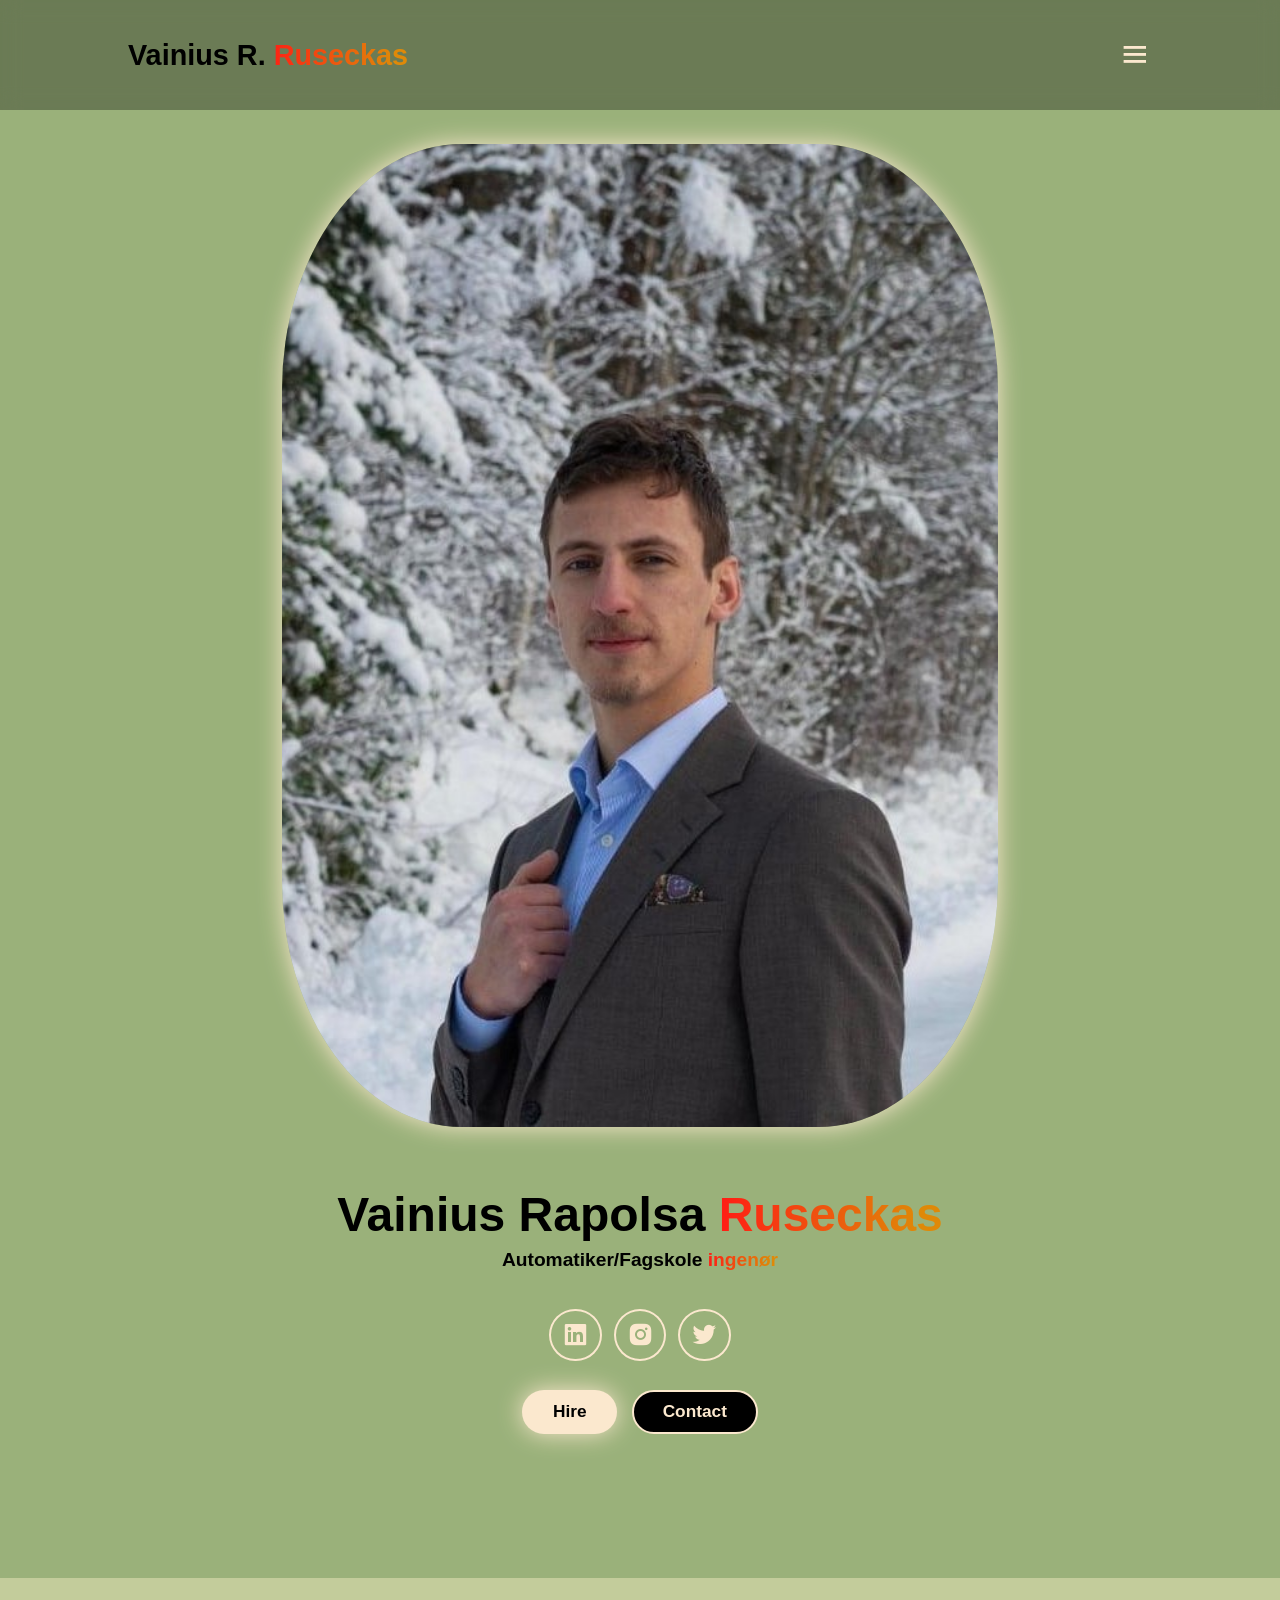
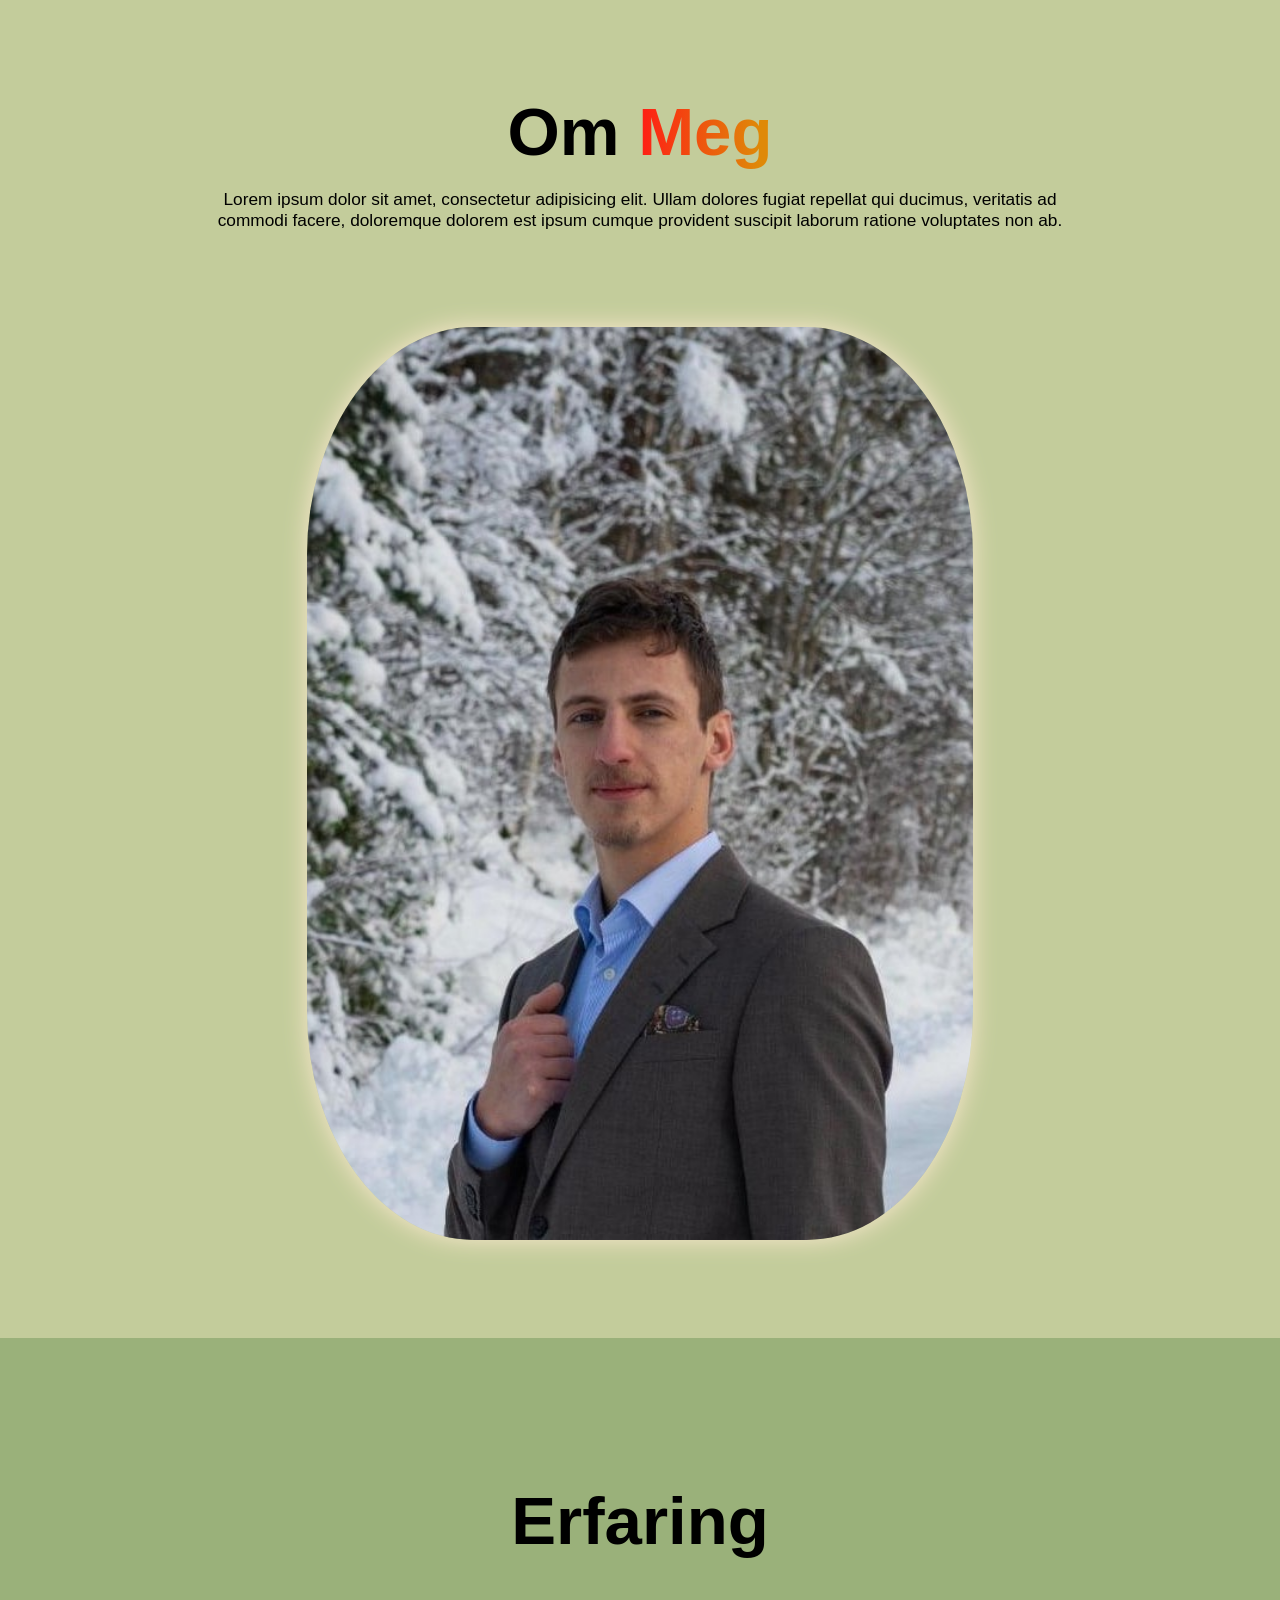
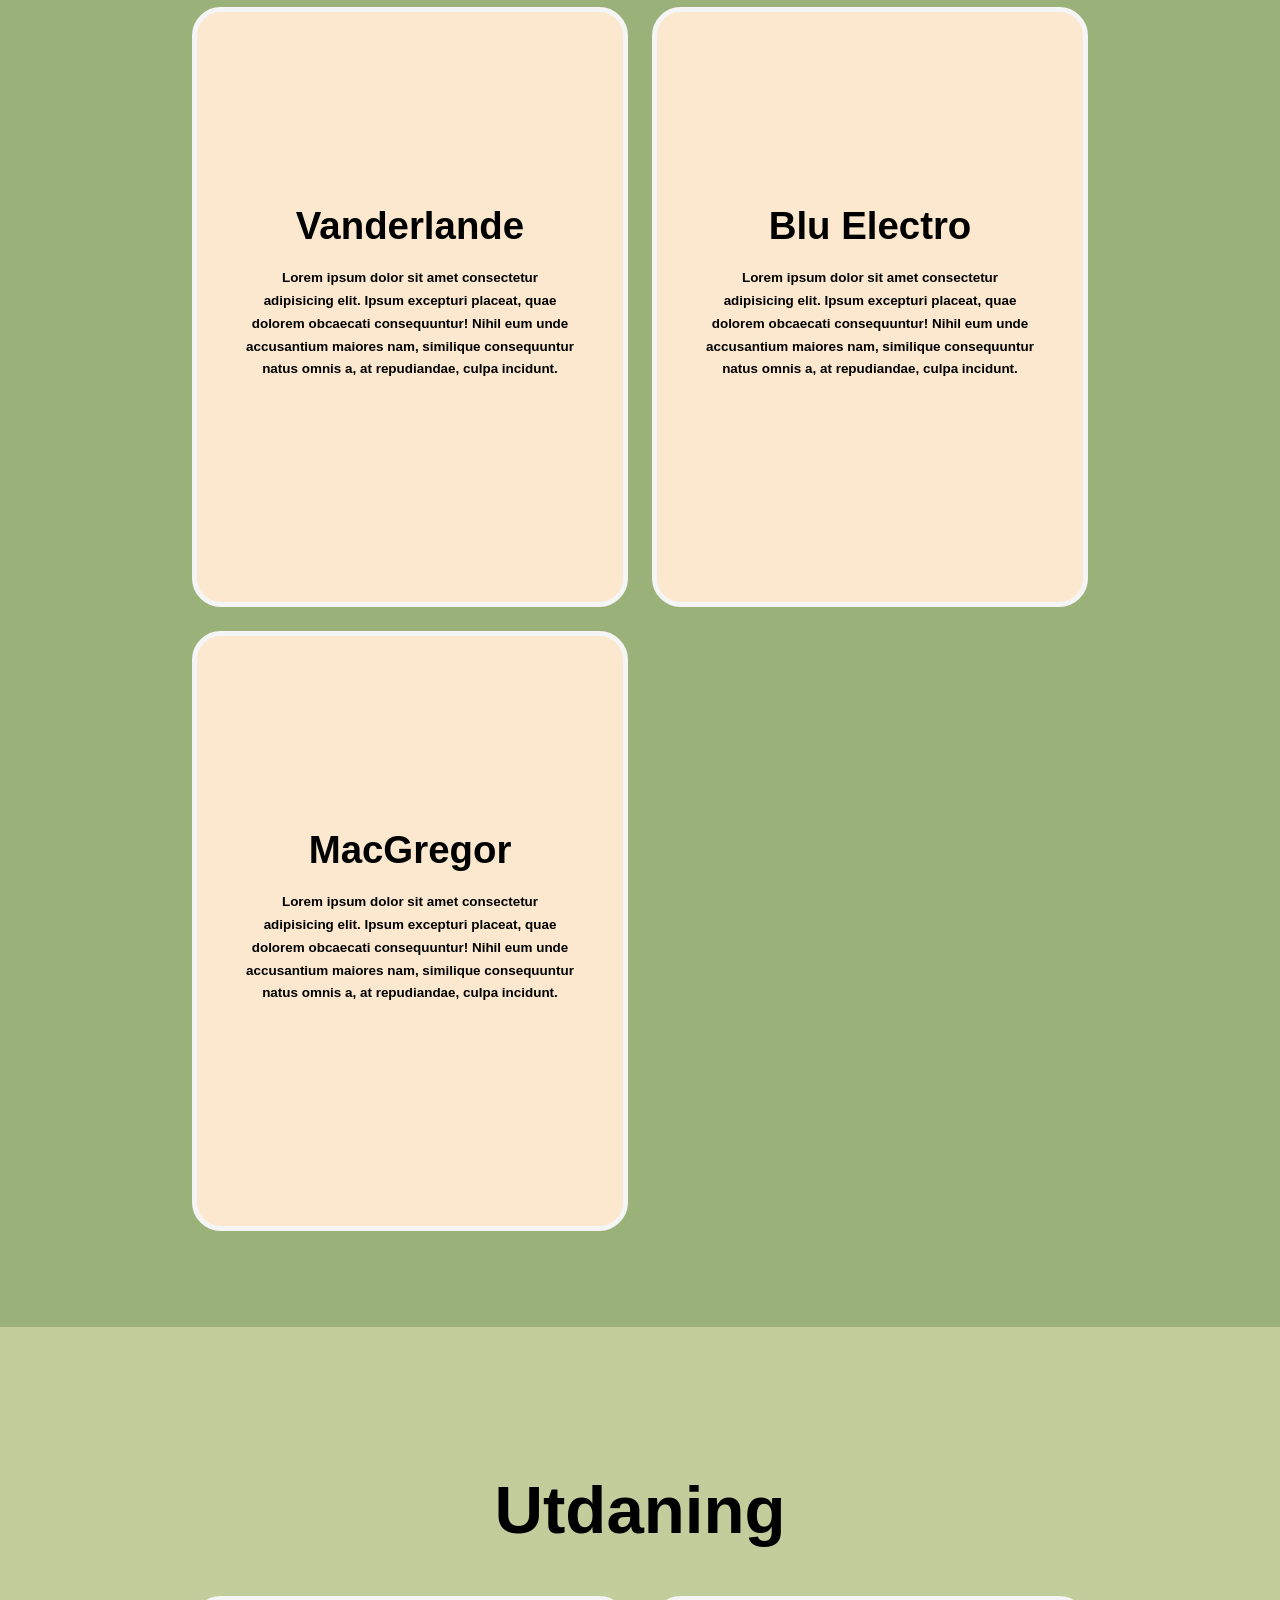
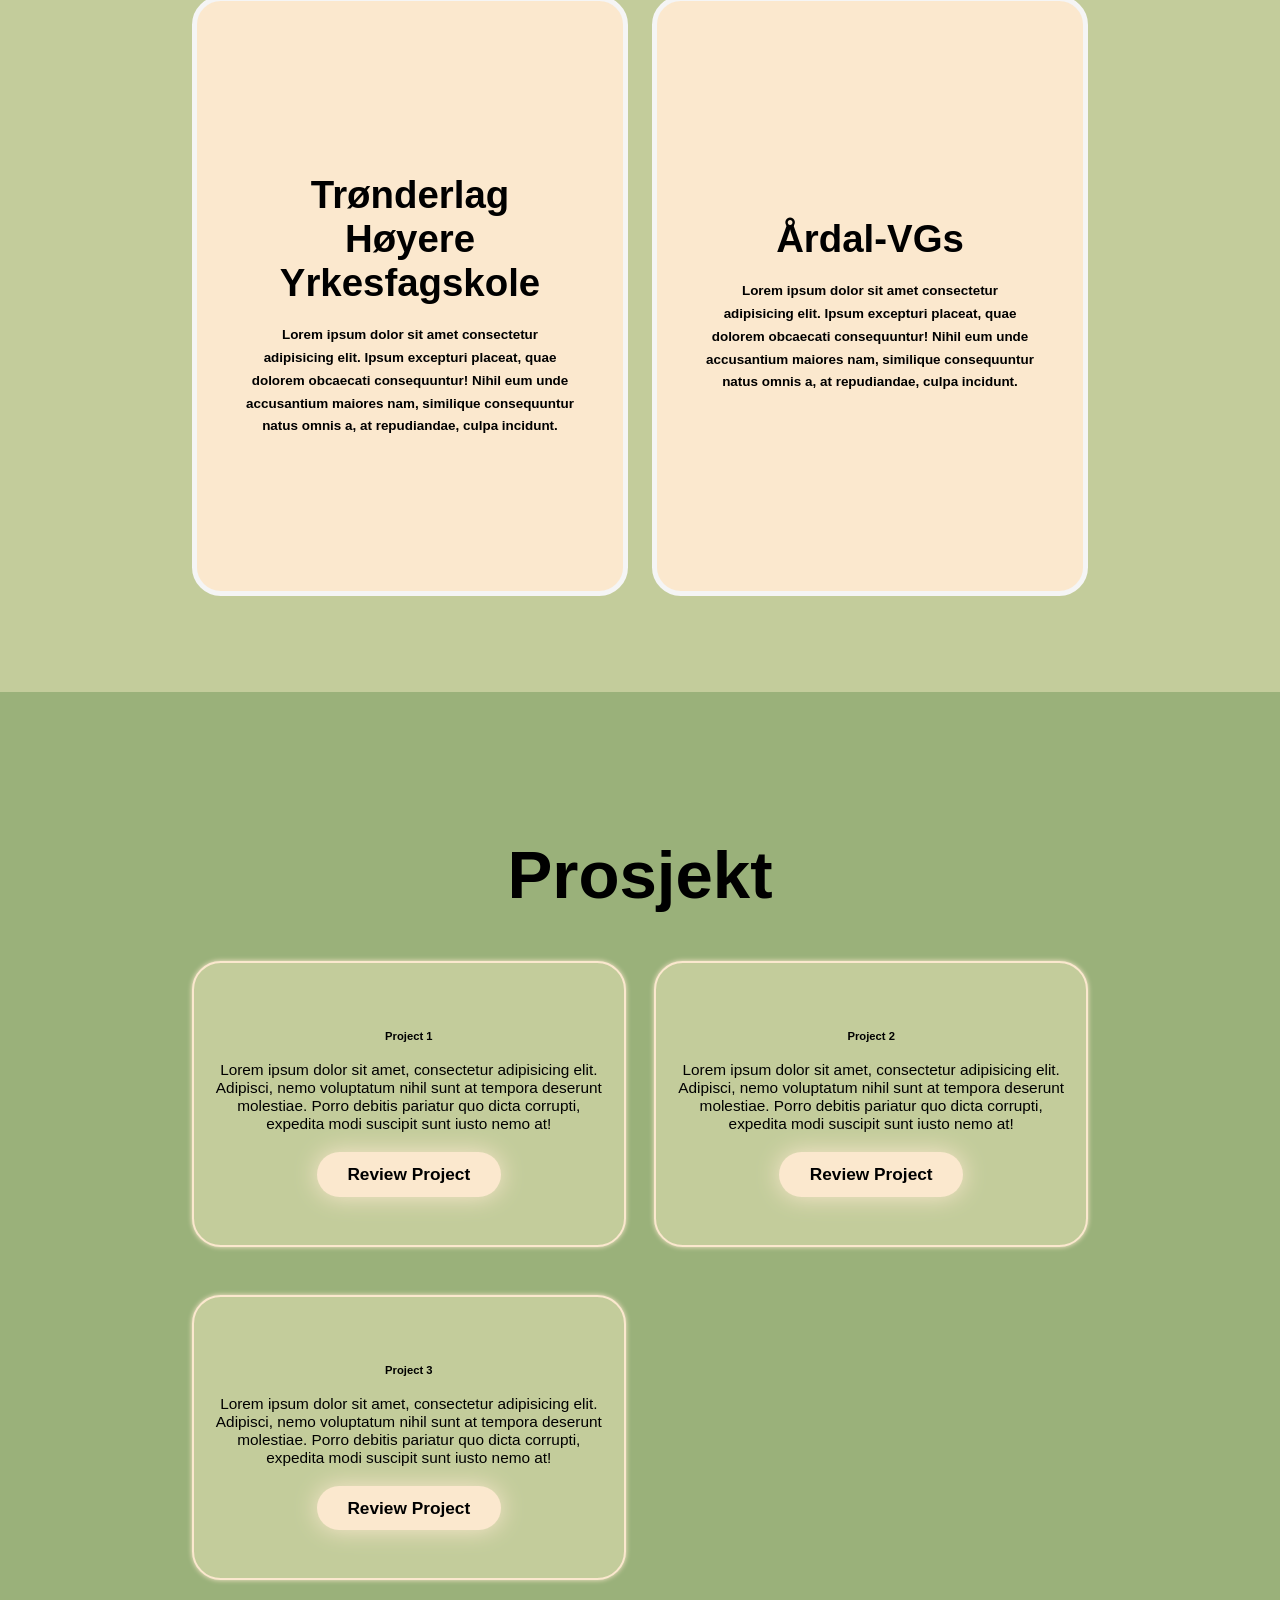
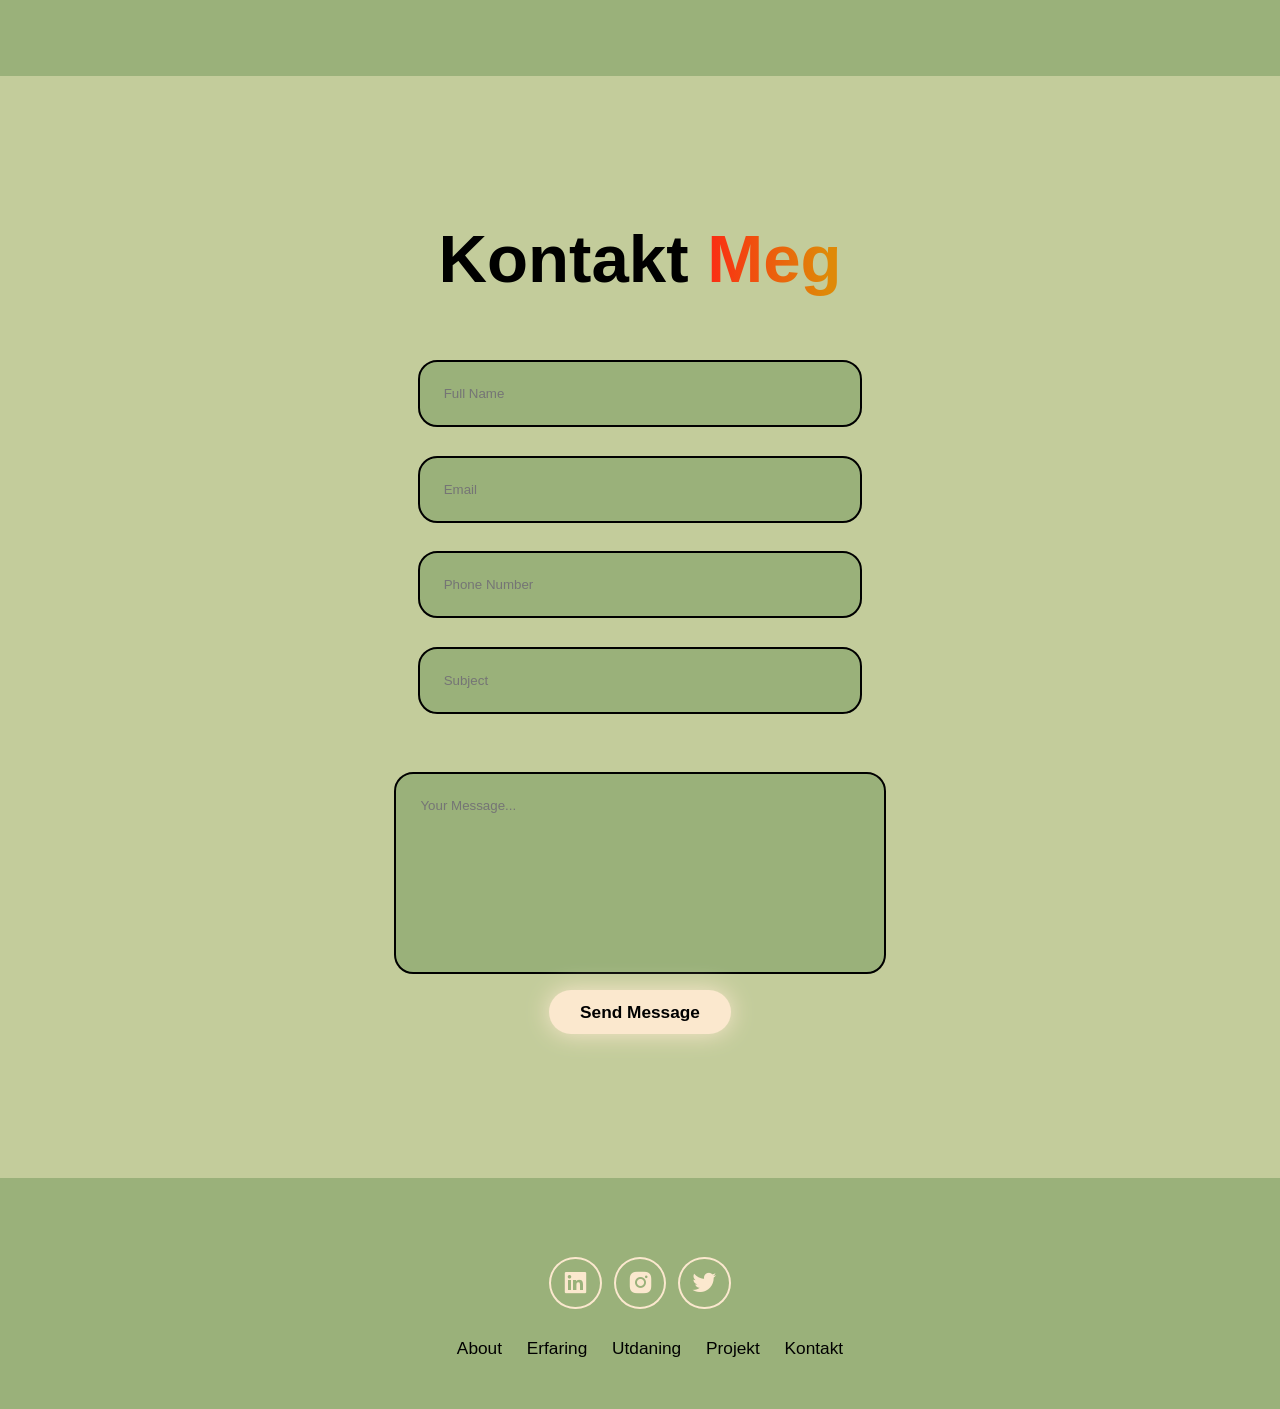
==== index.html @ 4b800021 "Rename Portfolio.html to index.html" ====
<!DOCTYPE html>
<html lang="en">

<head>
    <meta charset="UTF-8">
    <meta name="viewport" content="width=device-width, initial-scale=1.0">
    <link rel="stylesheet" href="mystyle.css">
    <link href='https://unpkg.com/boxicons@2.1.4/css/boxicons.min.css' rel='stylesheet'>
    <link rel="icon" type="image/x-icon" href="briefcase-solid-full.svg">
    <!-- <script src="script.js"></script> -->
    <title>My portfolio</title>
</head>
<body>
    <header class="header">
        <a href="#home" class="logo">Vainius R.<span> Ruseckas</span></a>
        <i class='bx bx-menu' id="menu-icon"></i>
        <nav class="navbar">
            <a href="#home">Hjem</a>
            <a href="#about">Om meg</a>
            <a href="#experience">Erfaring</a>
            <a href="#utdaning">Utdaning</a>
            <a href="#projects">Prosjekt</a>
        </nav>
        <button class="gradient-btn"><a href="#contact">Kontakt Meg</a></button>
    </header>
    <section class="home" id="home">
        <div class="home-content">
            <h1>Vainius Rapolsa <span>Ruseckas</span></h1>
            <h3>Automatiker/Fagskole <span>ingenør</span></h3>
                <div class="social-icons">
                    <a href="https://www.linkedin.com/in/vainius-ruseckas-94a5741b1/">
                        <i class='bx bxl-linkedin-square'></i>
                    </a>

                    <a href="https://www.instagram.com/_wainius/">
                        <i class='bx bxl-instagram-alt' ></i>
                    </a>

                    <a href="#">
                        <i class='bx bxl-twitter' ></i>
                    </a>
                </div>
                <div class="btn-group">
                    <a href="#" class="btn">Hire</a>
                    <a href="#contact" class="btn">Contact</a>
                </div>
        </div>
        <div class="home-img">
            <img src="Portfolio_img.jpg" alt="">
        </div>
    </section>
    <section class="about" id="about">
        <div class="about-img">
            <img src="Portfolio_img.jpg">
        </div>
        <div class="about-content">
            <h2>Om <span>Meg</span></h2>
            <p>Lorem ipsum dolor sit amet, consectetur adipisicing elit. Ullam dolores fugiat repellat qui ducimus, veritatis ad commodi facere, doloremque dolorem est ipsum cumque provident suscipit laborum ratione voluptates non ab.</p>
            <!-- <a href="#" class="btn">Read More</a> -->
        </div>
    </section>
    <section class="services" id="experience">
        <h2 class="heading">Erfaring</h2>
        <div class="service-container">
           <a href="TAL.html"><div class="service-box">
                <div class="service-info">
                    <h4>Vanderlande</h4>
                    <!-- <img src="Vanderlande_Logo.png"> -->
                    <p>Lorem ipsum dolor sit amet consectetur adipisicing elit. Ipsum excepturi placeat, quae dolorem obcaecati consequuntur! Nihil eum unde accusantium maiores nam, similique consequuntur natus omnis a, at repudiandae, culpa incidunt.</p>
                </div>
            </div></a>

            <a href="Blu.html"><div class="service-box">
                <div class="service-info">
                    <h4>Blu Electro</h4>
                    <!-- <img src="Blu-electro-logo.png" class="Blu"> -->
                    <p>Lorem ipsum dolor sit amet consectetur adipisicing elit. Ipsum excepturi placeat, quae dolorem obcaecati consequuntur! Nihil eum unde accusantium maiores nam, similique consequuntur natus omnis a, at repudiandae, culpa incidunt.</p>
                </div>
            </div></a>

            <a href="MacGregor.html"><div class="service-box">
                <div class="service-info">
                    <h4>MacGregor</h4>
                     <!-- <img src="MacGreagor_logo.png" alt=""> -->
                    <p>Lorem ipsum dolor sit amet consectetur adipisicing elit. Ipsum excepturi placeat, quae dolorem obcaecati consequuntur! Nihil eum unde accusantium maiores nam, similique consequuntur natus omnis a, at repudiandae, culpa incidunt.</p>
                </div> 
            </div></a>
        </div>
    </section>

    <section class="utdaning" id="utdaning">
        <h2 class="heading">Utdaning</h2>
        <div class="service-container">
           <a href="THYF.html"><div class="service-box">
                <div class="service-info">
                    <h4>Trønderlag Høyere Yrkesfagskole</h4>
                    <!-- <img src="Vanderlande_Logo.png"> -->
                    <p>Lorem ipsum dolor sit amet consectetur adipisicing elit. Ipsum excepturi placeat, quae dolorem obcaecati consequuntur! Nihil eum unde accusantium maiores nam, similique consequuntur natus omnis a, at repudiandae, culpa incidunt.</p>
                </div>
            </div></a>

            <a href="Årdal-vgs.html"><div class="service-box">
                <div class="service-info">
                    <h4>Årdal-VGs</h4>
                    <!-- <img src="Blu-electro-logo.png" class="Blu"> -->
                    <p>Lorem ipsum dolor sit amet consectetur adipisicing elit. Ipsum excepturi placeat, quae dolorem obcaecati consequuntur! Nihil eum unde accusantium maiores nam, similique consequuntur natus omnis a, at repudiandae, culpa incidunt.</p>
                </div>
            </div></a>
        </div>
    </section>

    <section class="projects" id="projects">
        <h2 class="heading">Prosjekt</h2>
        <div class="project-box">
            <div class="project-card">
                <img src="" alt="">
                <h3>Project 1</h3>
                <p>Lorem ipsum dolor sit amet, consectetur adipisicing elit. Adipisci, nemo voluptatum nihil sunt at tempora deserunt molestiae. Porro debitis pariatur quo dicta corrupti, expedita modi suscipit sunt iusto nemo at!</p>
                <div class="btn">Review Project</div>
            </div>

            <div class="project-card">
                <img src="" alt="">
                <h3>Project 2</h3>
                <p>Lorem ipsum dolor sit amet, consectetur adipisicing elit. Adipisci, nemo voluptatum nihil sunt at tempora deserunt molestiae. Porro debitis pariatur quo dicta corrupti, expedita modi suscipit sunt iusto nemo at!</p>
                <div class="btn">Review Project</div>
            </div>

            <div class="project-card">
                <img src="" alt="">
                <h3>Project 3</h3>
                <p>Lorem ipsum dolor sit amet, consectetur adipisicing elit. Adipisci, nemo voluptatum nihil sunt at tempora deserunt molestiae. Porro debitis pariatur quo dicta corrupti, expedita modi suscipit sunt iusto nemo at!</p>
                <div class="btn">Review Project</div>
            </div>
        </div>
    </section>

    <section class="contact" id="contact">
        <h2 class="heading">Kontakt<span> Meg</span></h2>
        <form action="https://formspree.io/f/xbdblrze" method="post">
            <div class="input-group">
                <div class="input-box">
                    <input type="text" name="Full Name" placeholder="Full Name" required>
                    <input type="email" name="Email" placeholder="Email" required>
                </div>

                <div class="input-box">
                    <input type="number" name="Phone" placeholder="Phone Number" required>
                    <input type="text" name="Subject" placeholder="Subject" required>
                </div>
            </div>

            <div class="input-group-2">
                <textarea name="Message" id="" placeholder="Your Message..." cols="30" rows="10"></textarea>
                <input type="submit" value="Send Message" class="btn">
            </div>
        </form>
    </section>
    <footer class="footer">
        <div class="social-icons">
                    <a href="https://www.linkedin.com/in/vainius-ruseckas-94a5741b1/">
                        <i class='bx bxl-linkedin-square'></i>
                    </a>

                    <a href="https://www.instagram.com/_wainius/">
                        <i class='bx bxl-instagram-alt' ></i>
                    </a>

                    <a href="#">
                        <i class='bx bxl-twitter' ></i>
                    </a>
                </div>

                <ul class="list">
                    <li><a href="#about">About</a></li>
                    <li><a href="#experience">Erfaring</a></li>
                    <li><a href="#utdaning">Utdaning</a></li>
                    <li><a href="#projects">Projekt</a></li>
                    <li><a href="#contact">Kontakt</a></li>
                </ul>
    </footer>
</body>
</html>
---- mystyle.css ----
*{
    margin: 0;
    padding: 0;
    box-sizing: border-box;
    text-decoration: none;
    scroll-behavior: smooth;
    font-family:Arial, Helvetica, sans-serif;
}
:root{
    --bg-color: #9ab17a;
    --second-bg-color: #c3cc9b;
    --text-color: black;
    --main-color: #fbe8ce;
    --second-text-color: black;
}
html{
    font-size: 60%;
    overflow-x: hidden;
}

body{
    background: var(--bg-color);
    color: var(--text-color);
}
.header{
    position: fixed;
    width: 100%;
    top: 0;
    left: 0;
    padding: 4rem 10%;
    background: rgba(0,0,0,0.3);
    backdrop-filter: blur(10px);
    display: flex;
    justify-content: space-between;
    align-items: center;
    z-index: 1000;
}
#menu-icon{
    font-size: 3.5rem;
    color: var(--main-color);
    display: none;
}
.logo{
    font-size:3rem;
    color: var(--text-color);
    font-weight: 800;
    cursor: pointer;
    transition: 0.3 ease-in-out;
}
.logo:hover{
    transform: scale(1.1);
}

span{
    background: linear-gradient(270deg,#DF8908 10%, #ff1d15 100%);
    background-clip: text;
    color: transparent;
}
.navbar a{
    font-size: 1.8rem;
    color: var(--text-color);
    margin-left: 4rem;
    font-weight: 500;
    transition: 0.3 ease-in-out;
    border-bottom: 3px solid transparent;
}

.navbar a:hover{
    color: var(--main-color);
    border-bottom: 3px solid var(--main-color);
}
.gradient-btn{
    font-size:1.8rem;
    padding: 1rem 2rem;
    border-radius: 3rem;
    background: linear-gradient(270deg,#DF8908 10%, #ff1d15 100%);
    letter-spacing: 1px;
    cursor: pointer;
    transition: 0.3s ease-in-out;
    color: white;
    border: none;
    text-wrap: nowrap;
    /* text-decoration: none; */
}
.gradient-btn:hover{
    transform: scale(1.05);
}
section{
    min-height: 100vh;
    padding: 10rem 15%;
}
.home{
    display: flex;
    align-items: center;
    justify-content: center;
    gap: 15rem;
}
.home-content{
    display: flex;
    flex-direction: column;
    align-items: flex-end;
    text-align: right;
}
.home-content h1{
    font-size: 5rem;
    font-weight: 700;
    margin-top: 1.5rem;
    line-height: 1;  
} 
.home-content h3{
    margin:1rem 0;
    font-size: 2rem;
}

.home-content p{
    font-size: 1.5rem;
    font-weight: 500;
    line-height: 1.8;
}

a{
    color:var(--second-text-color);
}

.home-img img{
    width: 25vw;
    border-radius: 25%;
    box-shadow: 0 0 25px var(--main-color);
    transition: 0.4 ease-in-out;
}
.home-img img:hover{
    box-shadow: 0 0 25px var(--main-color), 
                0 0 50px var(--main-color), 
                0 0 100px var(--main-color);
}
.social-icons a{
    display: inline-flex;
    justify-content: center;
    align-items: center;
    font-size: 3rem;
    padding: 1rem;
    background: transparent;
    border: 2px solid var(--main-color);
    border-radius: 50%;
    color: var(--main-color);
    margin: 3rem 0.5rem;
    transition: 0.3s ease-in-out;
}
.social-icons a:hover{
    color: var(--text-color);
    background-color: var(--main-color);
    transform: scale(1.2) translateY(-5px);
    box-shadow: 0 0 25px var(--main-color);
}

.btn-group{
  display: flex;
  gap: 1.5rem;  
}
.btn{
    display: inline-block;
    padding: 1rem 3rem;
    background-color: var(--main-color);
    box-shadow: 0 0 25px var(--main-color);
    border-radius: 3rem;
    font-size: 1.8rem;
    color: black;
    border: 2px solid transparent;
    font-weight: 600;
    transition: 0.3s ease-in-out;
}
.btn:hover{
    transform: scale(1.05);
    box-shadow: 0 0 25px var(--main-color),
                0 0 50px var(--main-color); 
}

.btn-group a:nth-of-type(2){
    background-color: black;
    color: var(--main-color);
    border: 2px solid var(--main-color);
    box-shadow: 0 0 25px transparent;
}

.btn-group a:nth-of-type(2):hover{
    box-shadow: 0 0 25px var(--main-color);
    background-color: var(--main-color);
    color: black;
}
.about{
    display: flex;
    justify-content: center;
    align-items: center;
    gap: 10rem;
    background: var(--second-bg-color);
}
.about-img img{
    width: 25vw;
    border-radius: 25%;
    box-shadow: 0 0 25px var(--main-color);
    transition: 0.4s ease-in-out; 
}
.about-img img:hover{
    box-shadow: 0 0 25px var(--main-color), 
                0 0 50px var(--main-color), 
                0 0 100px var(--main-color);
}
.about-content h2{
    font-size: 7rem;
    text-align: left;
}
.about-content p{
    font-size: 1.8rem;
}
.about-content .btn{
    margin: 3rem 0;
}
::-webkit-scrollbar{
    width: 20px;
}
::-webkit-scrollbar-thumb{
    background-color: var(--main-color);
}
::-webkit-scrollbar-track{
    background-color: var(--bg-color);
}

.heading{
    text-align: center;
    font-size: 7rem;
    margin: 5rem 0;
}

.heading-MG{
    text-align: center;
    font-size: 5.5rem;
    margin: 5rem 0;
}
.services .date{
    font-size: 2.5rem;
    margin-bottom: 4rem;
}
.services p{
    font-size: 2rem;
    line-height: 1.8;
    margin-bottom: 5rem;
}

.services ul li{
    /* display: block; */
    font-size: 1.8rem;
    padding: 14px 16px;
    margin-left: 10rem;
    text-decoration: none;
    line-height: 1;
}

.services{
    background-color: var(--bg-color);
    color: var(--second-text-color);
}

.services h2{
    color: var(--text-color);
}

.service-container{
    display: grid;
    grid-template-columns: repeat(auto-fit, minmax(300px, 1fr));
    align-items: center;
    gap: 2.5rem; 
}

.service-box{
    display: flex;
    justify-content: center;
    align-items: center;
    background-color: var(--main-color);
    height: 600px;
    border-radius: 3rem;
    cursor: pointer;
    border: 5px solid whitesmoke;
    transition: 0.4s ease-in-out;
}
.service-box:hover{
    background: var(--second-bg-color);
    color: var(--main-color);
    border: 5px solid var(--main-color);
    transform: scale(1.03);
}

.service-info{
    display: flex;
    flex-direction: column;
    text-align: center;
    justify-content: center;
    align-items: center;
    padding: 5rem;
}
.service-info h4{
    font-size: 4rem;
    margin: 2rem 0;
    font-weight: 800;
}
.service-info p{
    font-size: 1.4rem;
    font-weight: 600;
    line-height: 1.7;
}

.utdaning{
    background-color: var(--second-bg-color);
}

.projects{
    background-color: var(--bg-color);
}
.project-box{
    display: grid;
    grid-template-columns: repeat(auto-fit, minmax(350px, 1fr));
    place-items: center;
    gap: 3rem;
    row-gap: 5rem;
}
.project-card{
    display: flex;
    flex-direction: column;
    align-items: center;
    justify-content: center;
    text-align: center;
    background-color: var(--second-bg-color);
    border: 2px solid var(--main-color);
    border-radius: 3rem;
    gap: 2rem;
    padding: 5rem 2rem;
    overflow: hidden;
    cursor: pointer;
    box-shadow: 0 0 5px var(--main-color);
    transition: 0.3s ease;
}
.project-card:hover{
    box-shadow: 0 0 25px var(--main-color),
                0 0 50px var(--main-color);
    transform: scale(1.02);  
}
.project-card img{
    max-width: 300px;
    border-radius: 2em;
    object-fit: cover;
}
.project-card p{
    font-size: 1.6rem;
}

.contact{
    background-color: var(--second-bg-color);
}
.contact h2{
    margin-bottom: 3rem;
    color: var(--second-text-color);
}
.contact form{
    display: flex;
    align-items: center;
    justify-content: center;
    gap: 3rem;
    margin: 5rem 0;
    text-align: center;
}
.contact form .input-box input,
.contact form textarea{
    width: 100%;
    padding: 2.5rem;
    background-color: var(--bg-color);
    border-radius: 2rem;
    border: 2px solid var(--second-text-color);
    margin: 1.5rem 0;
    resize: none;
}

.footer{
    background-color: var(--bg-color);
    padding: 50px 0;
}
.footer .social-icons{
    text-align: center;
    /* font-size: 1.8rem; */
}
.footer ul{
        text-align: center;
        font-size: 1.8rem; 
}
.footer ul li{
    display: inline-block;
    margin-left: 20px;
}
.footer ul li a{
    color: black;
    border-bottom: 3px solid transparent;
    transition: 0.3s ease-in-out;
}
.footer ul li a:hover{
    border-bottom: 3px solid var(--main-color);
}

@media(max-width: 1285px){ /*1285px*/
    #menu-icon{
        display: block;
    }
    .navbar{
        position: absolute;
        top: 100%;
        right: 0;
        width: 50%;
        padding: 1rem 3rem;
        background: rgba(0, 0, 0, 0.8);
        border-bottom-left-radius: 2rem;
        border-left: 2px solid var(--main-color);
        border-bottom: 2px solid var(--main-color);
        display: none;
    }
    .navbar a{
        display: block;
        font-size: 2rem;
        margin: 3rem 0;
        color: var(--text-color)
    }
    .navbar .active{
        display: block;
    }
    .gradient-btn{
        display: none;
    }
    .home{
        flex-direction: column-reverse;
        margin: 5rem 0;
        gap: 5rem;
    }
    .home-content{
        align-items: center;
        text-align: center;
    }
    .home-img img{
        width: 56vw;
    }
    .about{
        flex-direction: column-reverse;
        text-align: center;
    }
    .about h2{
        text-align: center;
        margin:2rem 0;
    }
    .about img{
        width: 52vw;
    }
    .contact form{
        flex-direction: column;
    }
}
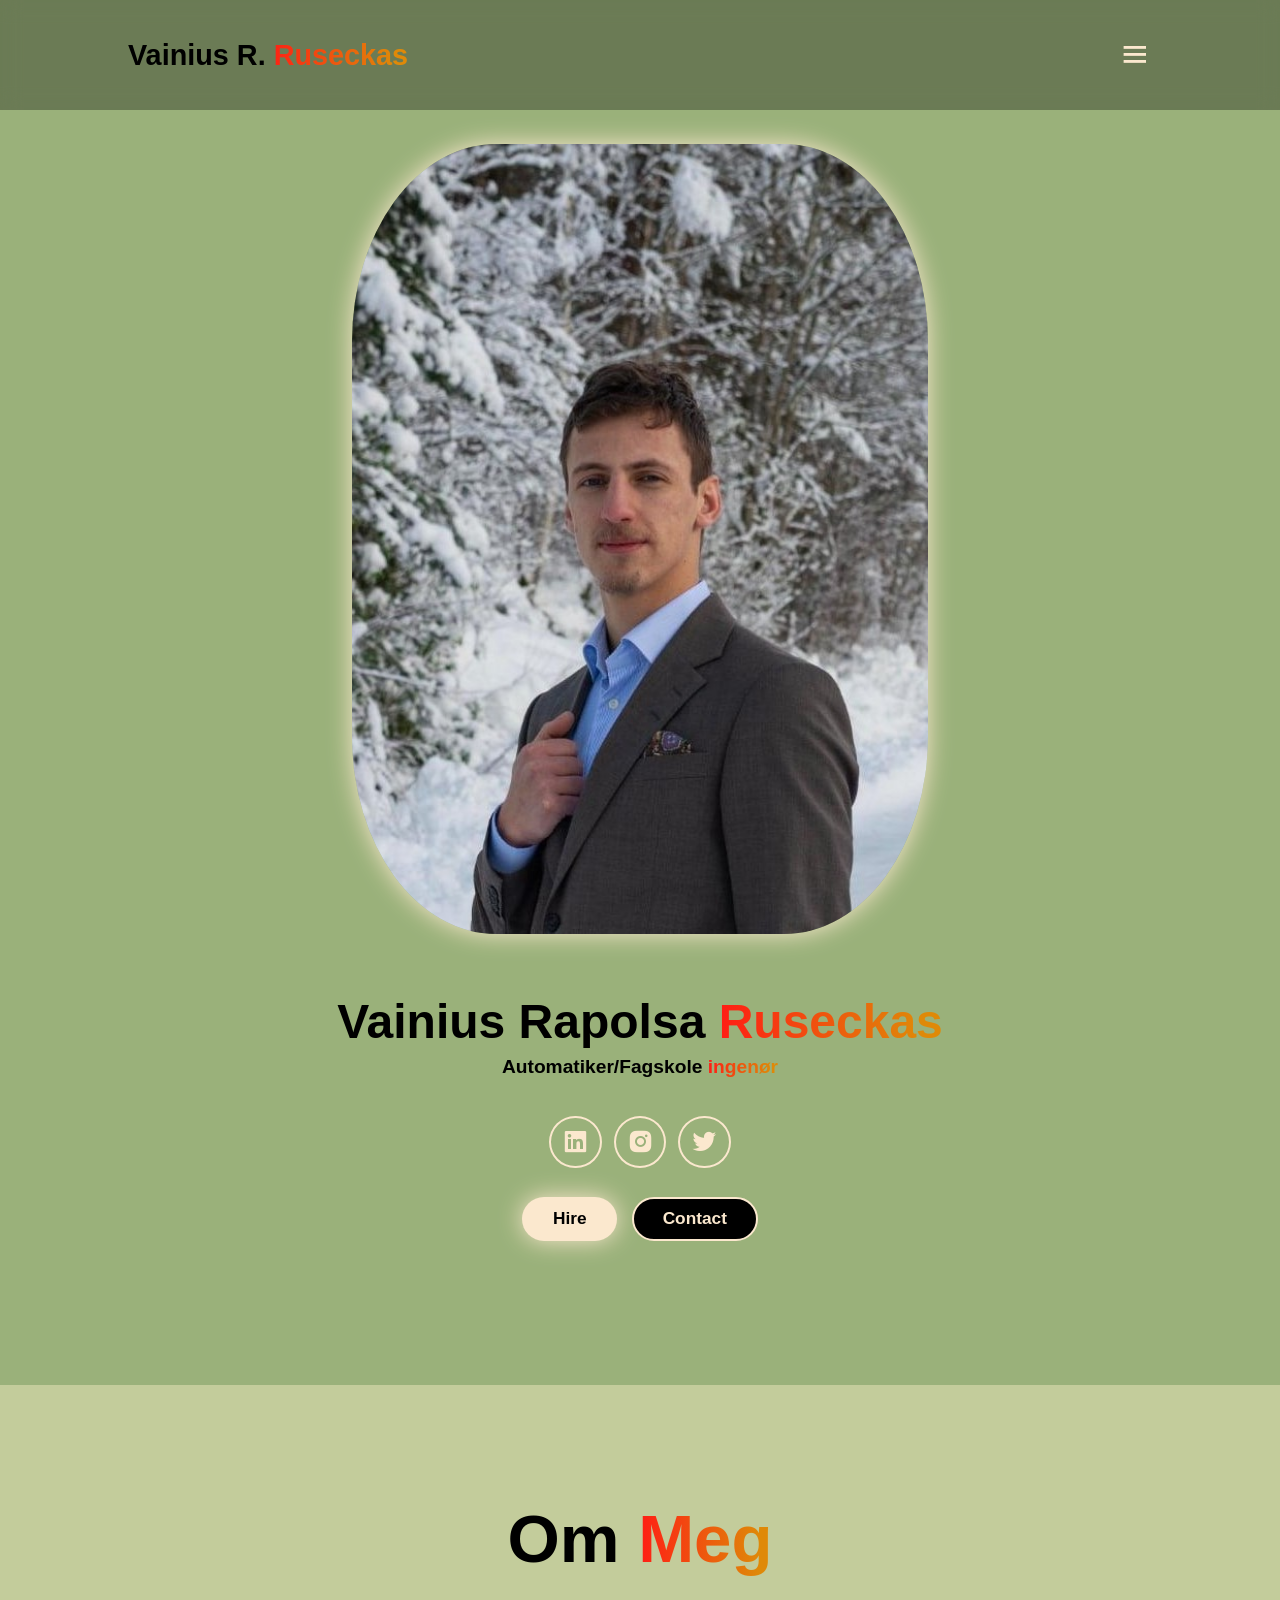
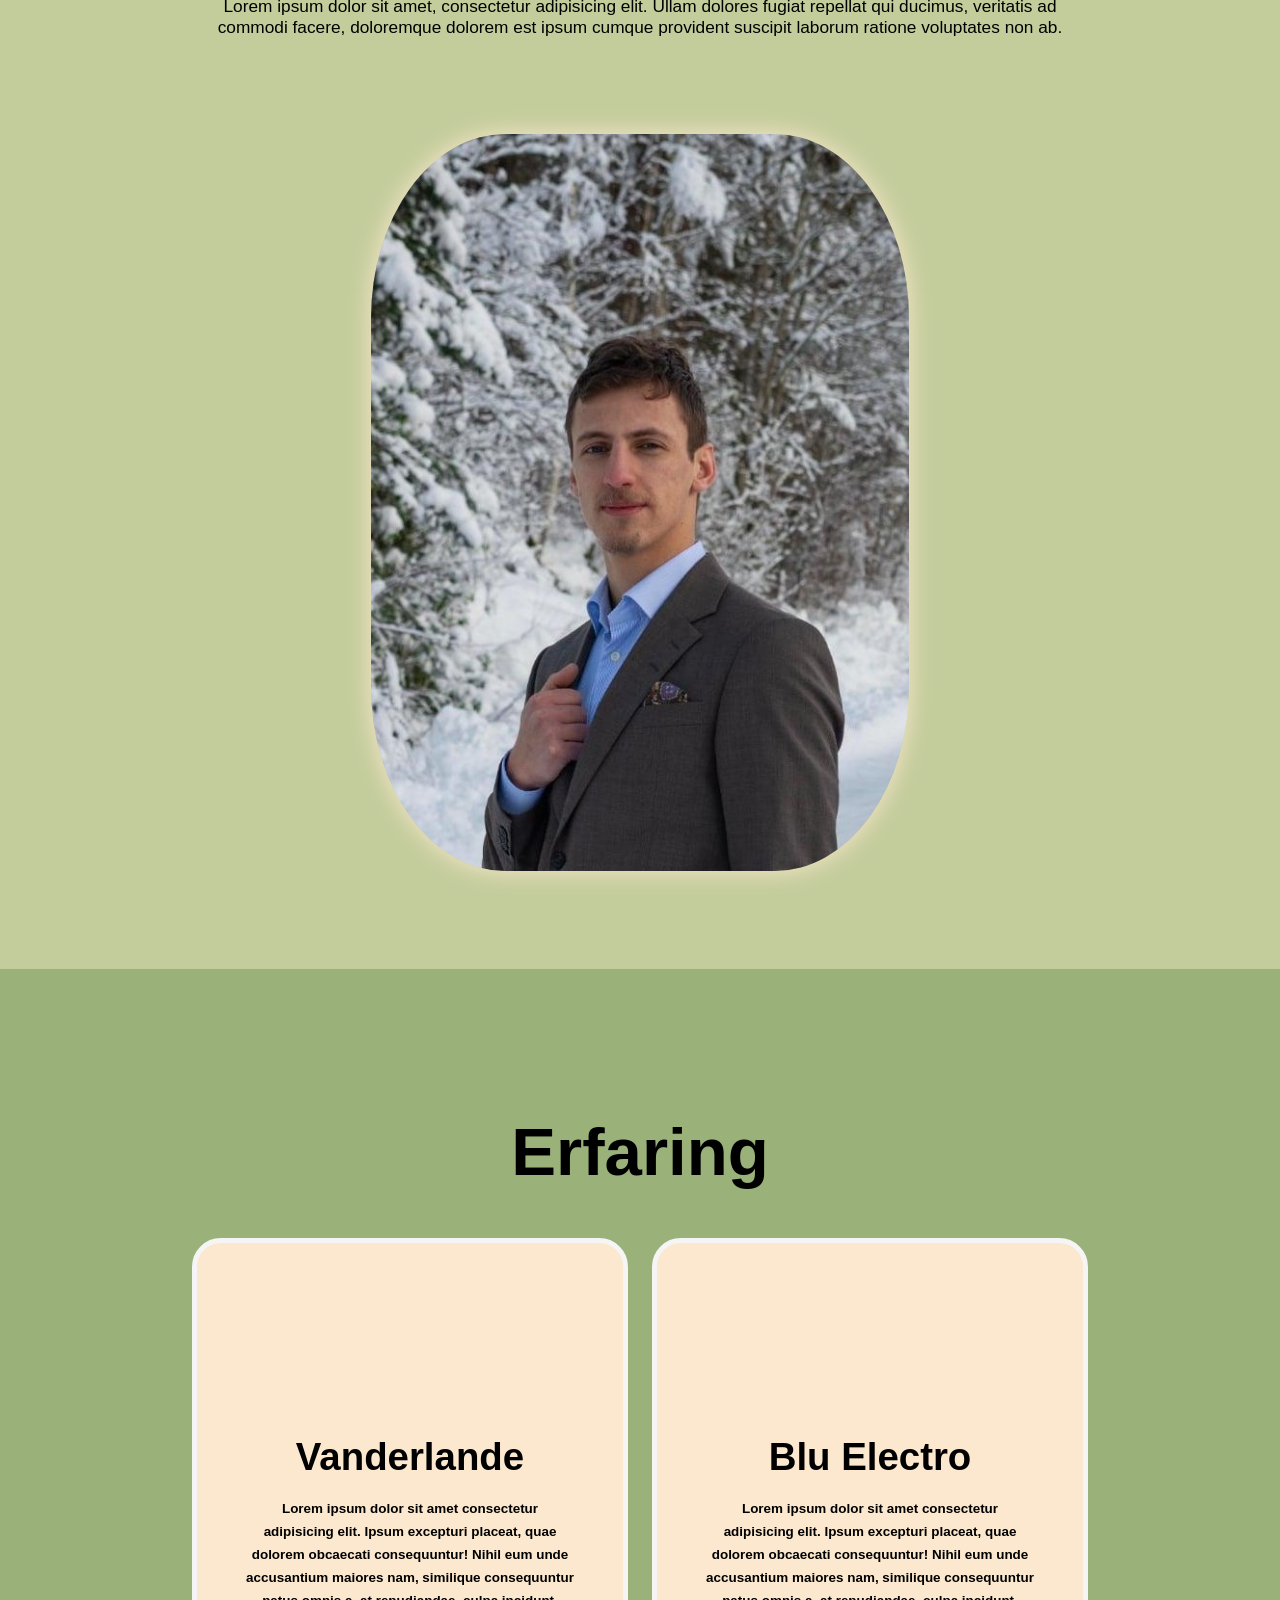
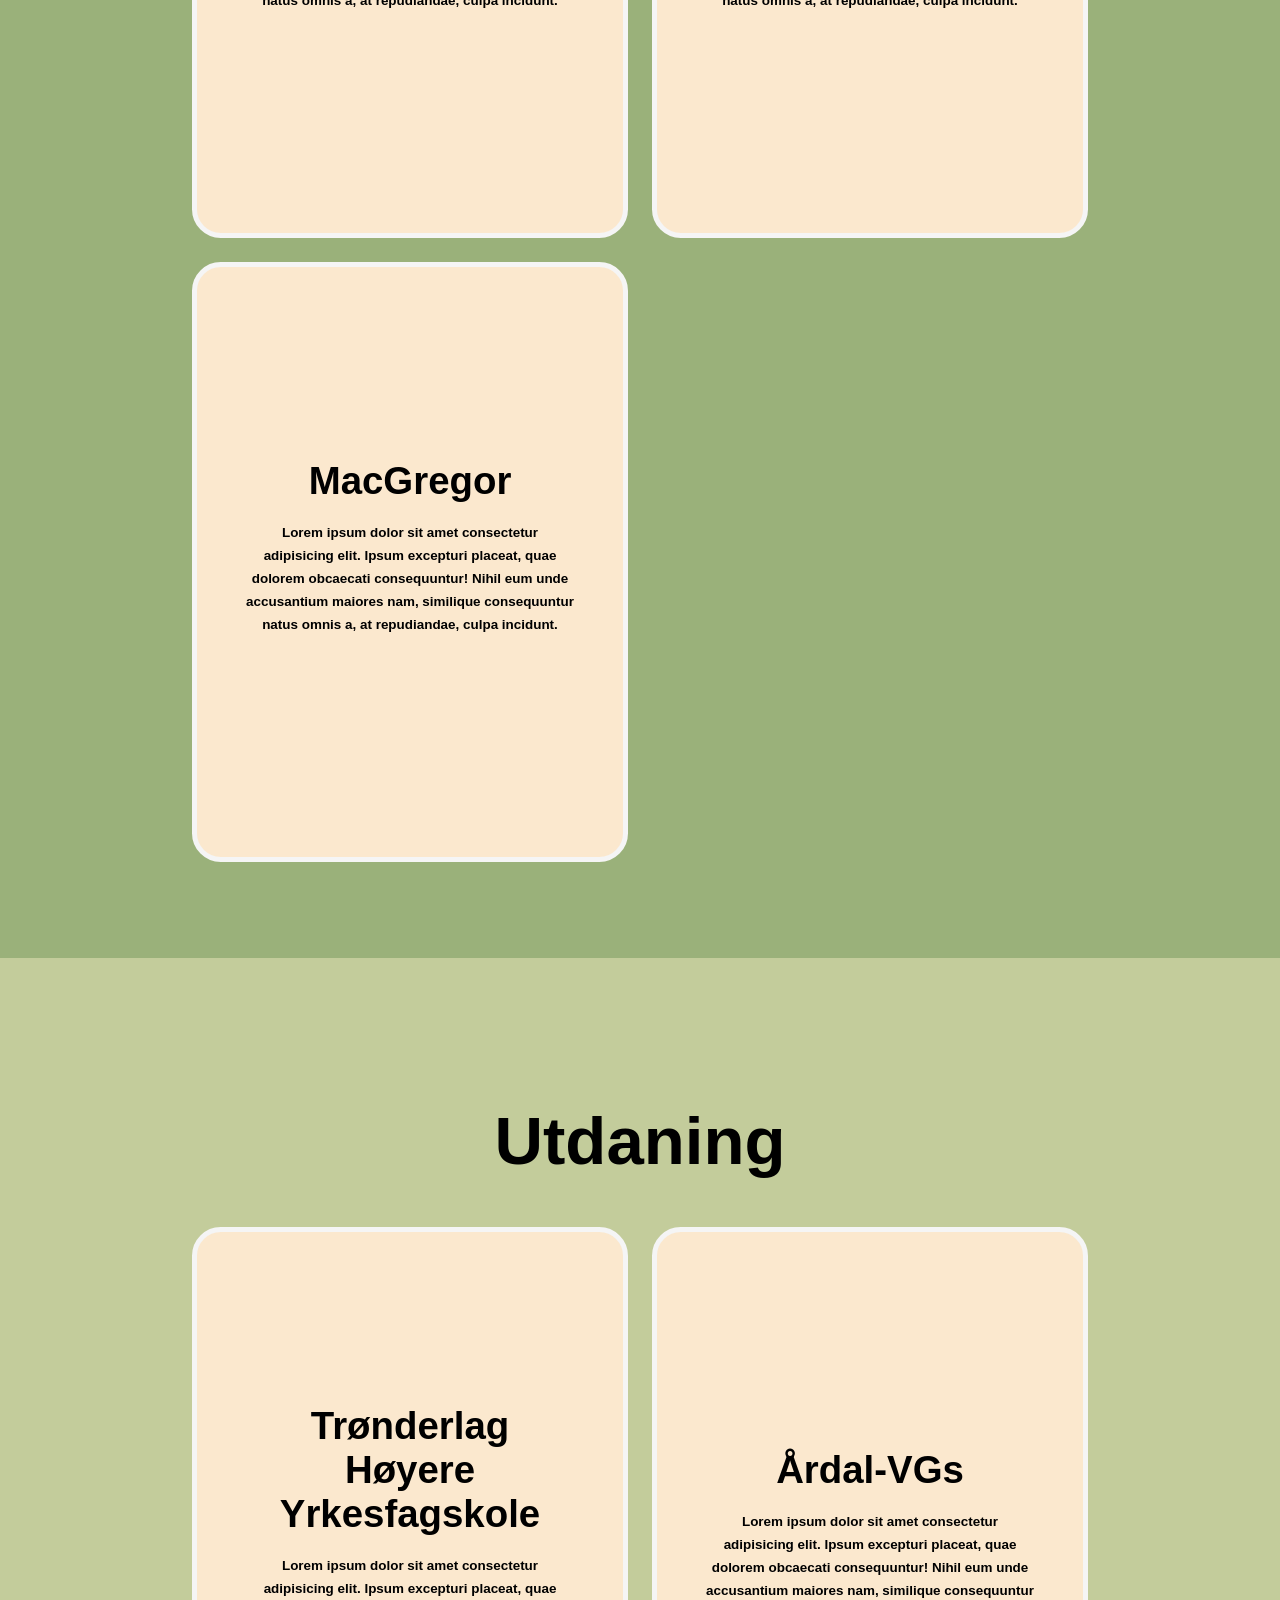
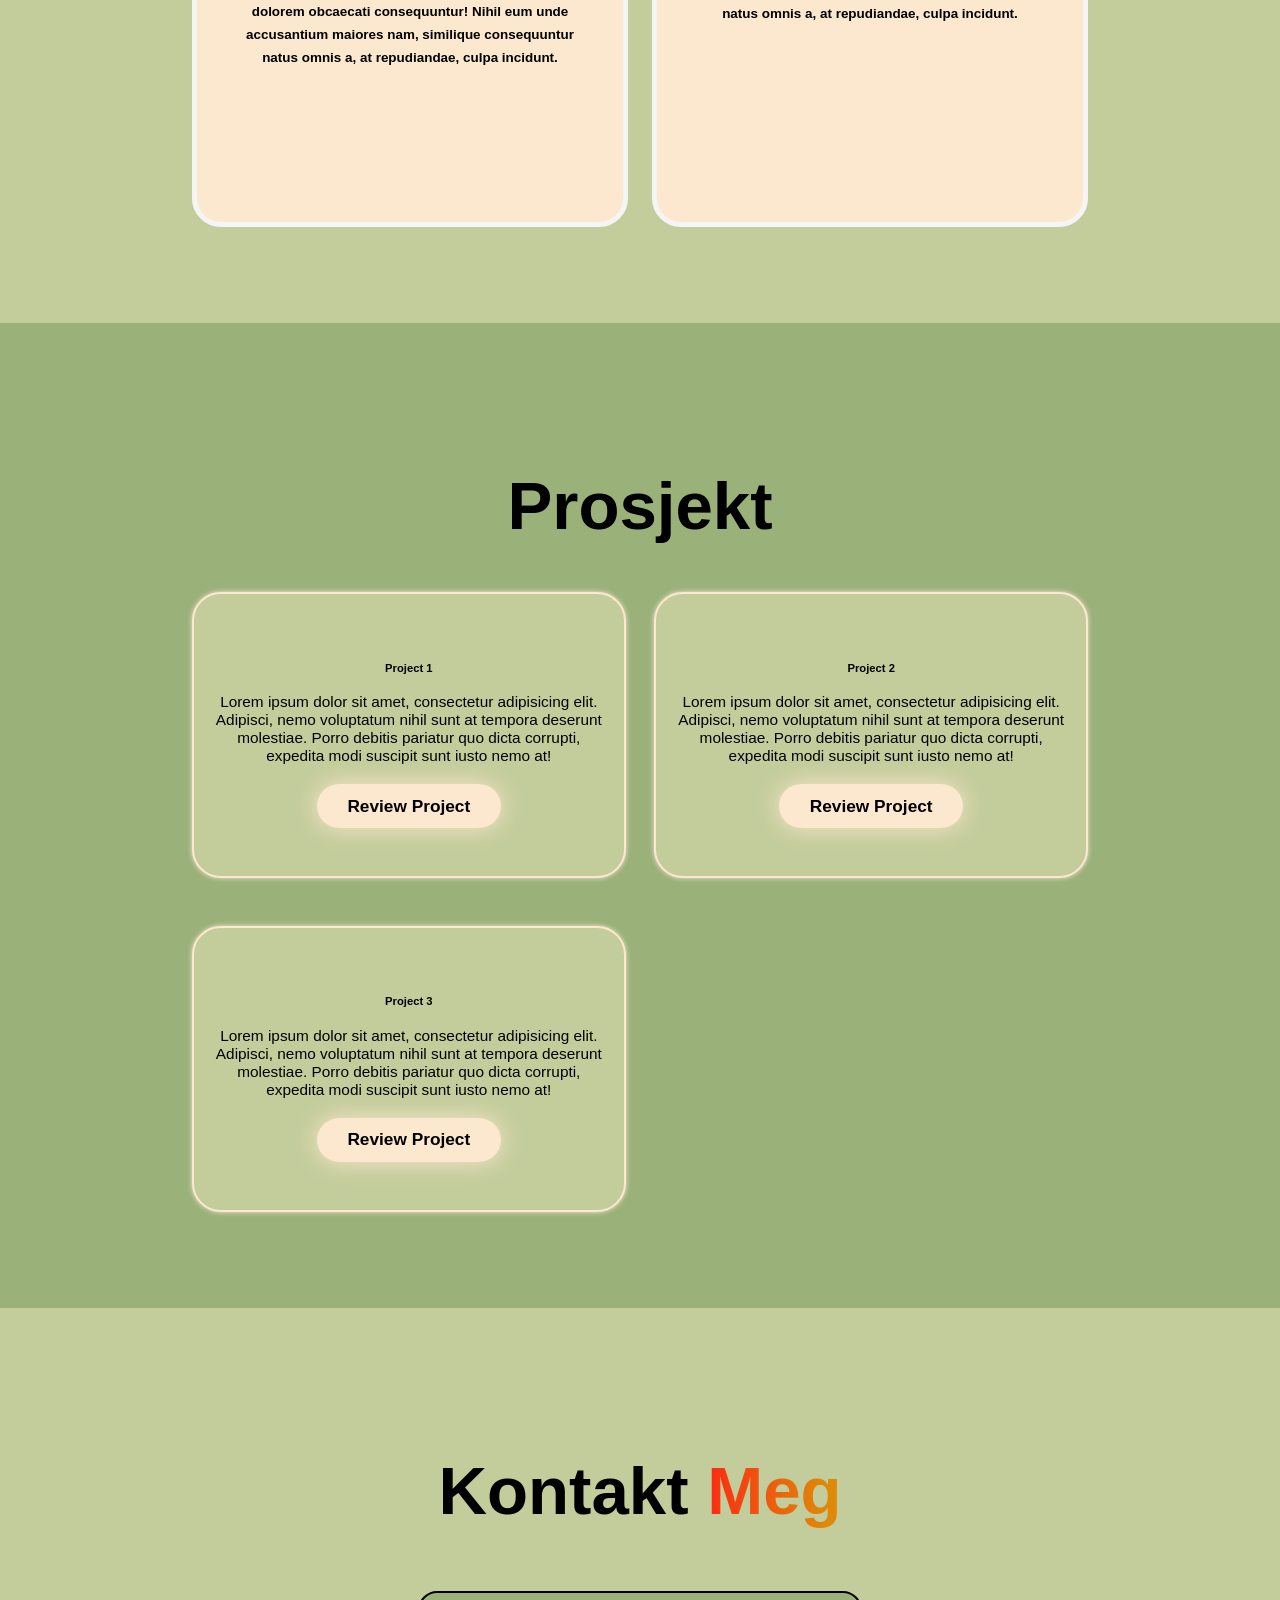
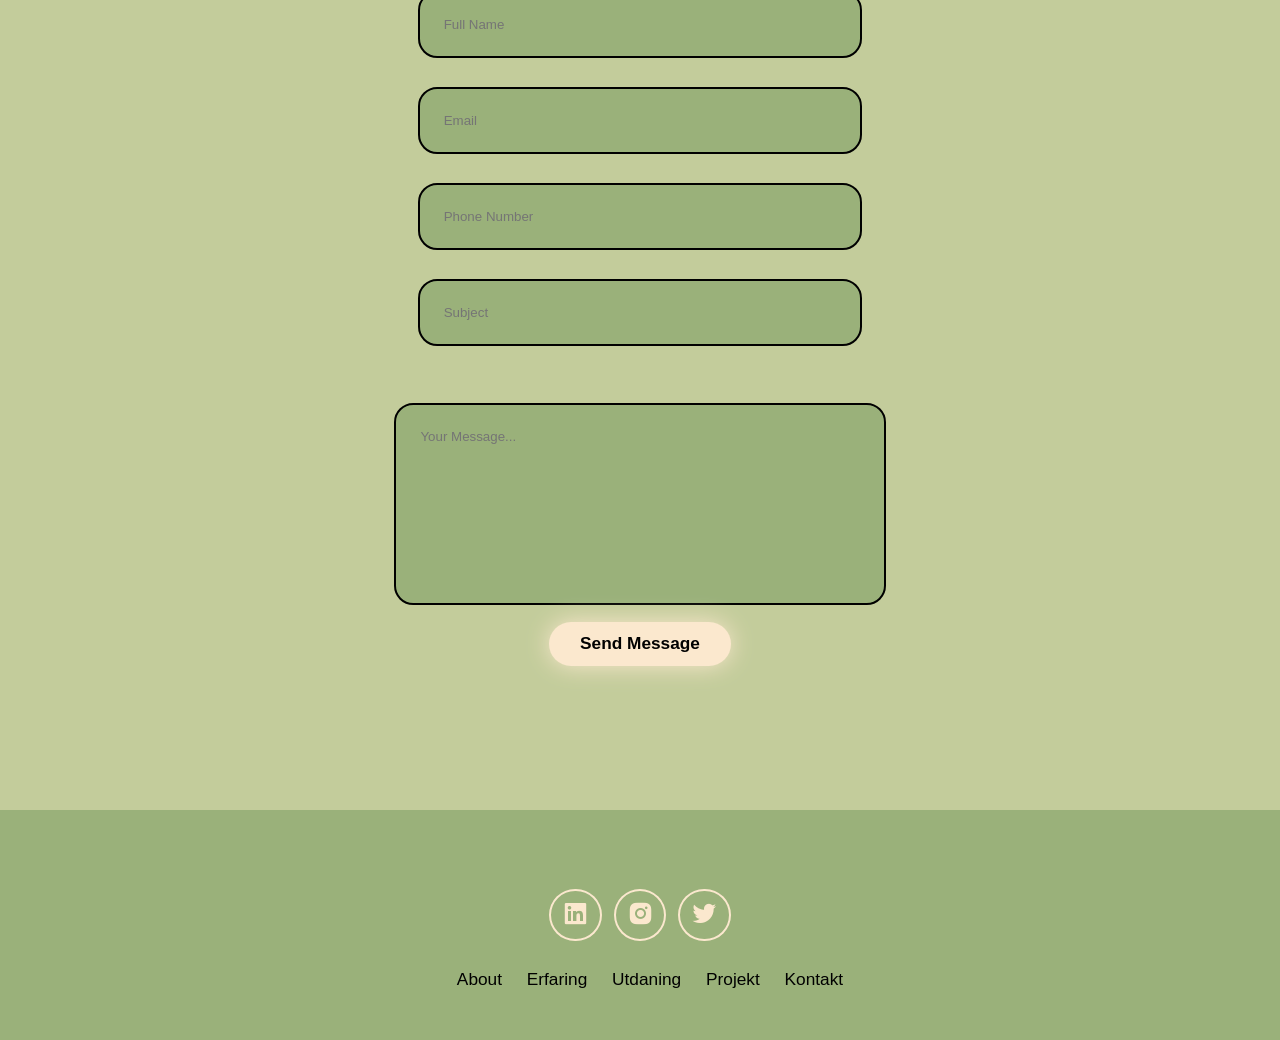
==== commit 136e0b7f: "Rename Portfolio.html to index.html" ====
--- a/index.html
+++ b/index.html
@@ -7,7 +7,7 @@
     <link rel="stylesheet" href="mystyle.css">
     <link href='https://unpkg.com/boxicons@2.1.4/css/boxicons.min.css' rel='stylesheet'>
     <link rel="icon" type="image/x-icon" href="briefcase-solid-full.svg">
-    <!-- <script src="script.js"></script> -->
+    
     <title>My portfolio</title>
 </head>
 <body>
@@ -23,6 +23,8 @@
         </nav>
         <button class="gradient-btn"><a href="#contact">Kontakt Meg</a></button>
     </header>
+
+    
     <section class="home" id="home">
         <div class="home-content">
             <h1>Vainius Rapolsa <span>Ruseckas</span></h1>
@@ -179,5 +181,6 @@
                     <li><a href="#contact">Kontakt</a></li>
                 </ul>
     </footer>
+    <script src="script.js"></script>
 </body>
 </html>
--- a/mystyle.css
+++ b/mystyle.css
@@ -13,6 +13,7 @@
     --text-color: black;
     --main-color: #fbe8ce;
     --second-text-color: black;
+    --nav-color: rgba(244, 230, 149, 0.8);
 }
 html{
     font-size: 60%;
@@ -414,10 +415,10 @@
         right: 0;
         width: 50%;
         padding: 1rem 3rem;
-        background: rgba(0, 0, 0, 0.8);
+        background: var(--nav-color);
         border-bottom-left-radius: 2rem;
-        border-left: 2px solid var(--main-color);
-        border-bottom: 2px solid var(--main-color);
+        border-left: 2px solid var(--second-text-color);
+        border-bottom: 2px solid var(--second-text-color);
         display: none;
     }
     .navbar a{
@@ -426,7 +427,7 @@
         margin: 3rem 0;
         color: var(--text-color)
     }
-    .navbar .active{
+    .navbar.active{
         display: block;
     }
     .gradient-btn{
@@ -442,7 +443,7 @@
         text-align: center;
     }
     .home-img img{
-        width: 56vw;
+        width: 45vw;
     }
     .about{
         flex-direction: column-reverse;
@@ -453,7 +454,7 @@
         margin:2rem 0;
     }
     .about img{
-        width: 52vw;
+        width: 42vw;
     }
     .contact form{
         flex-direction: column;
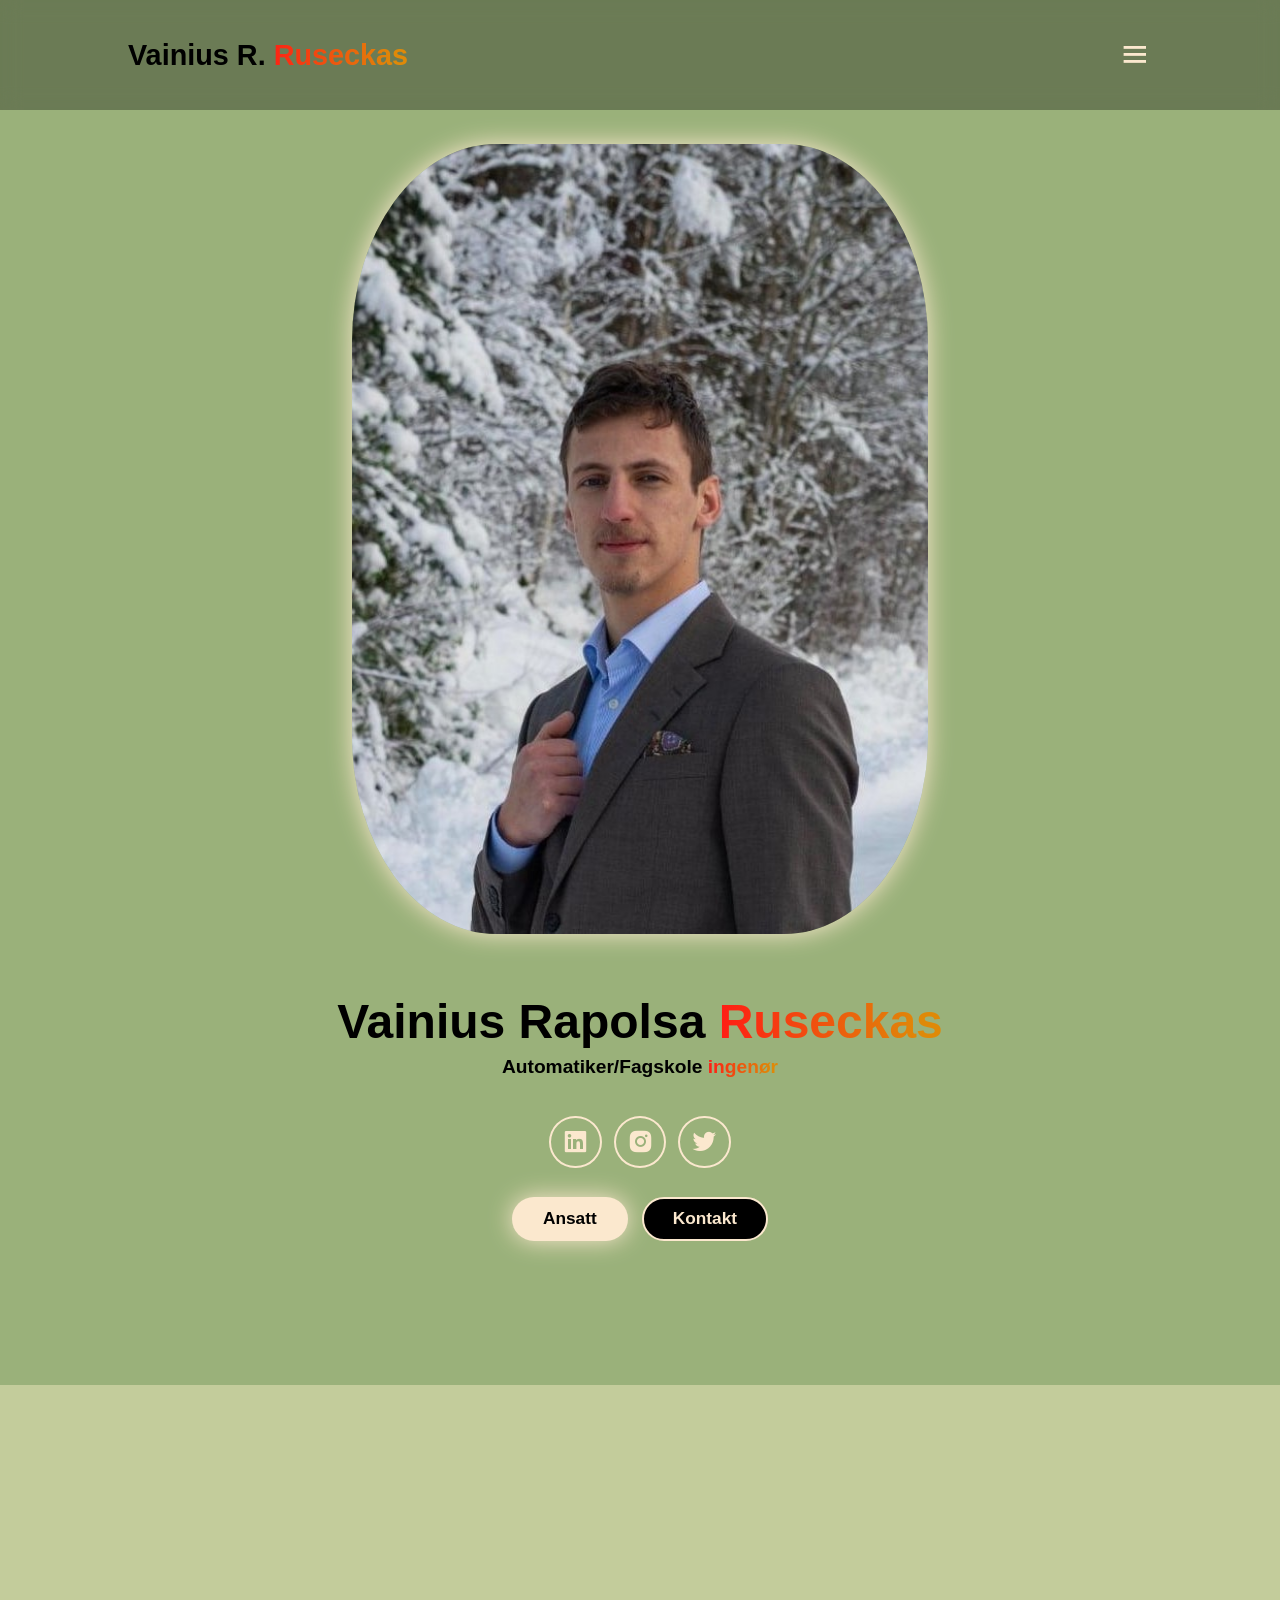
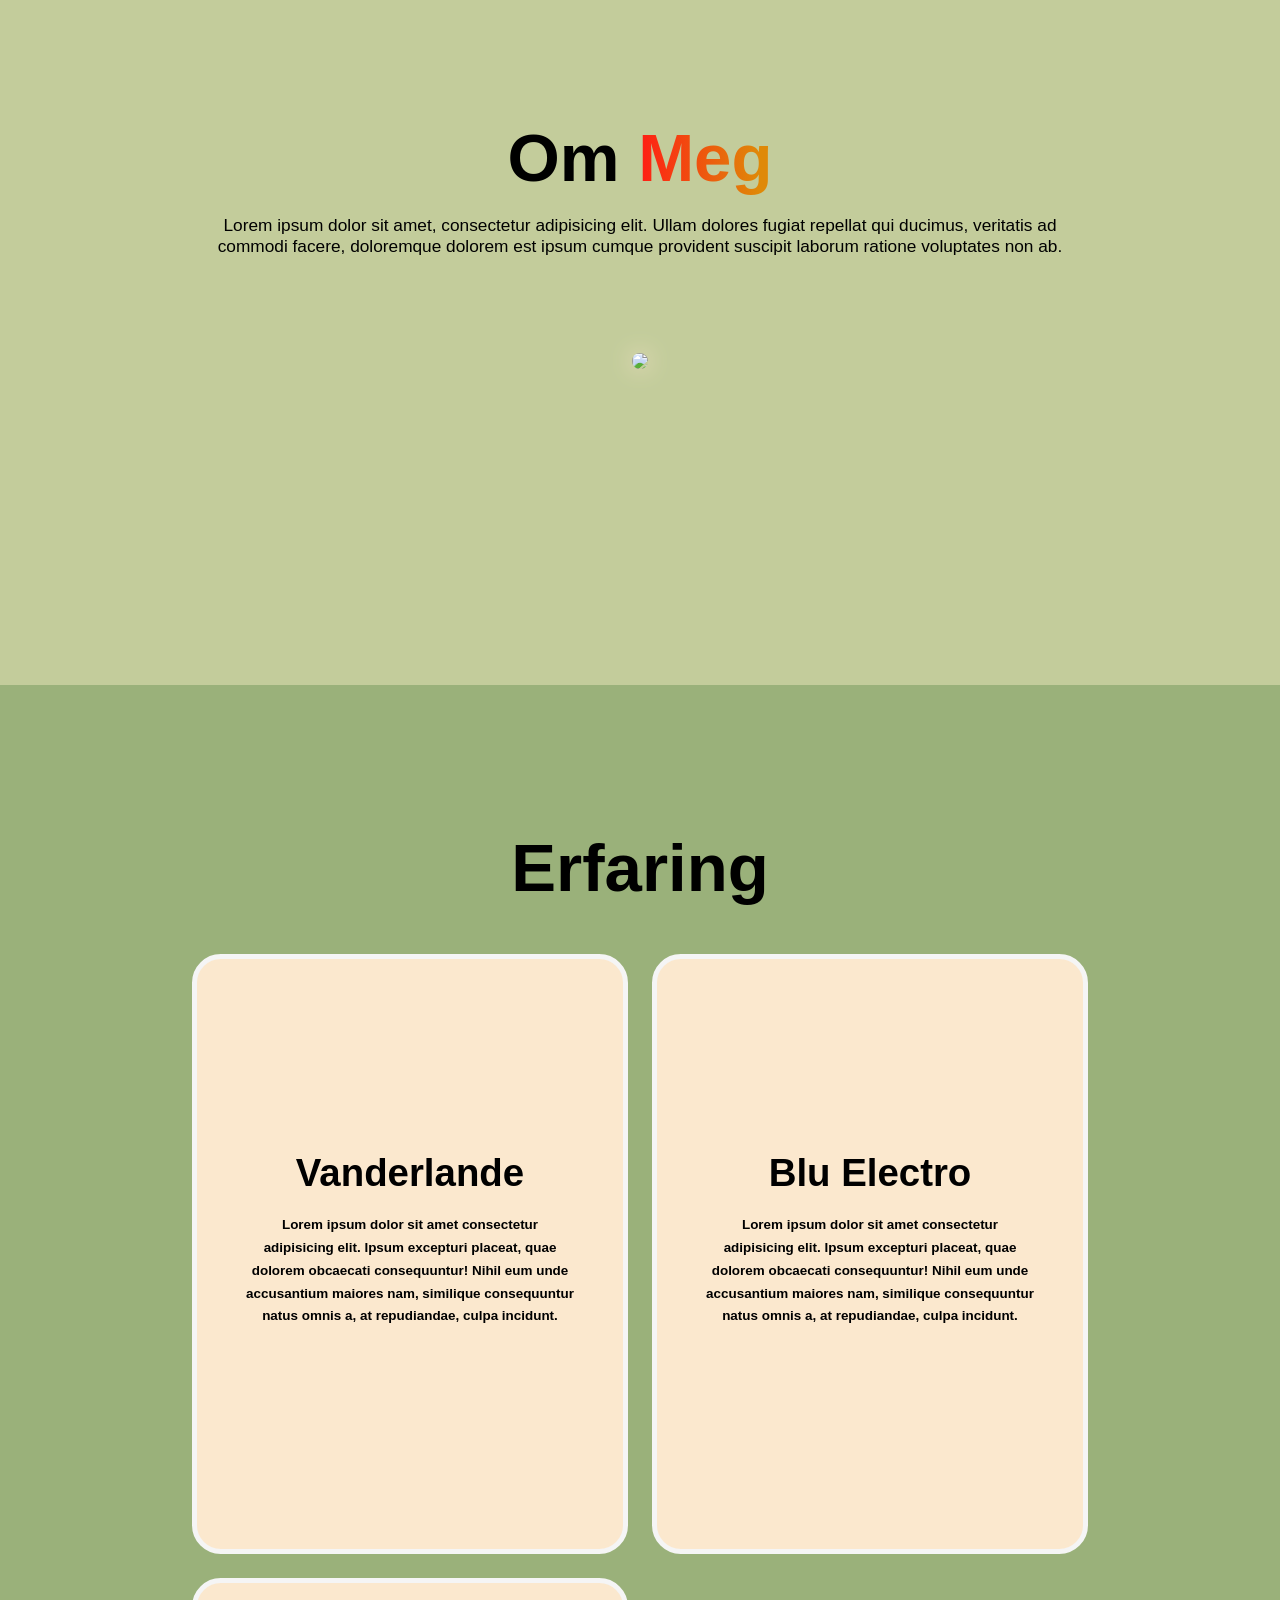
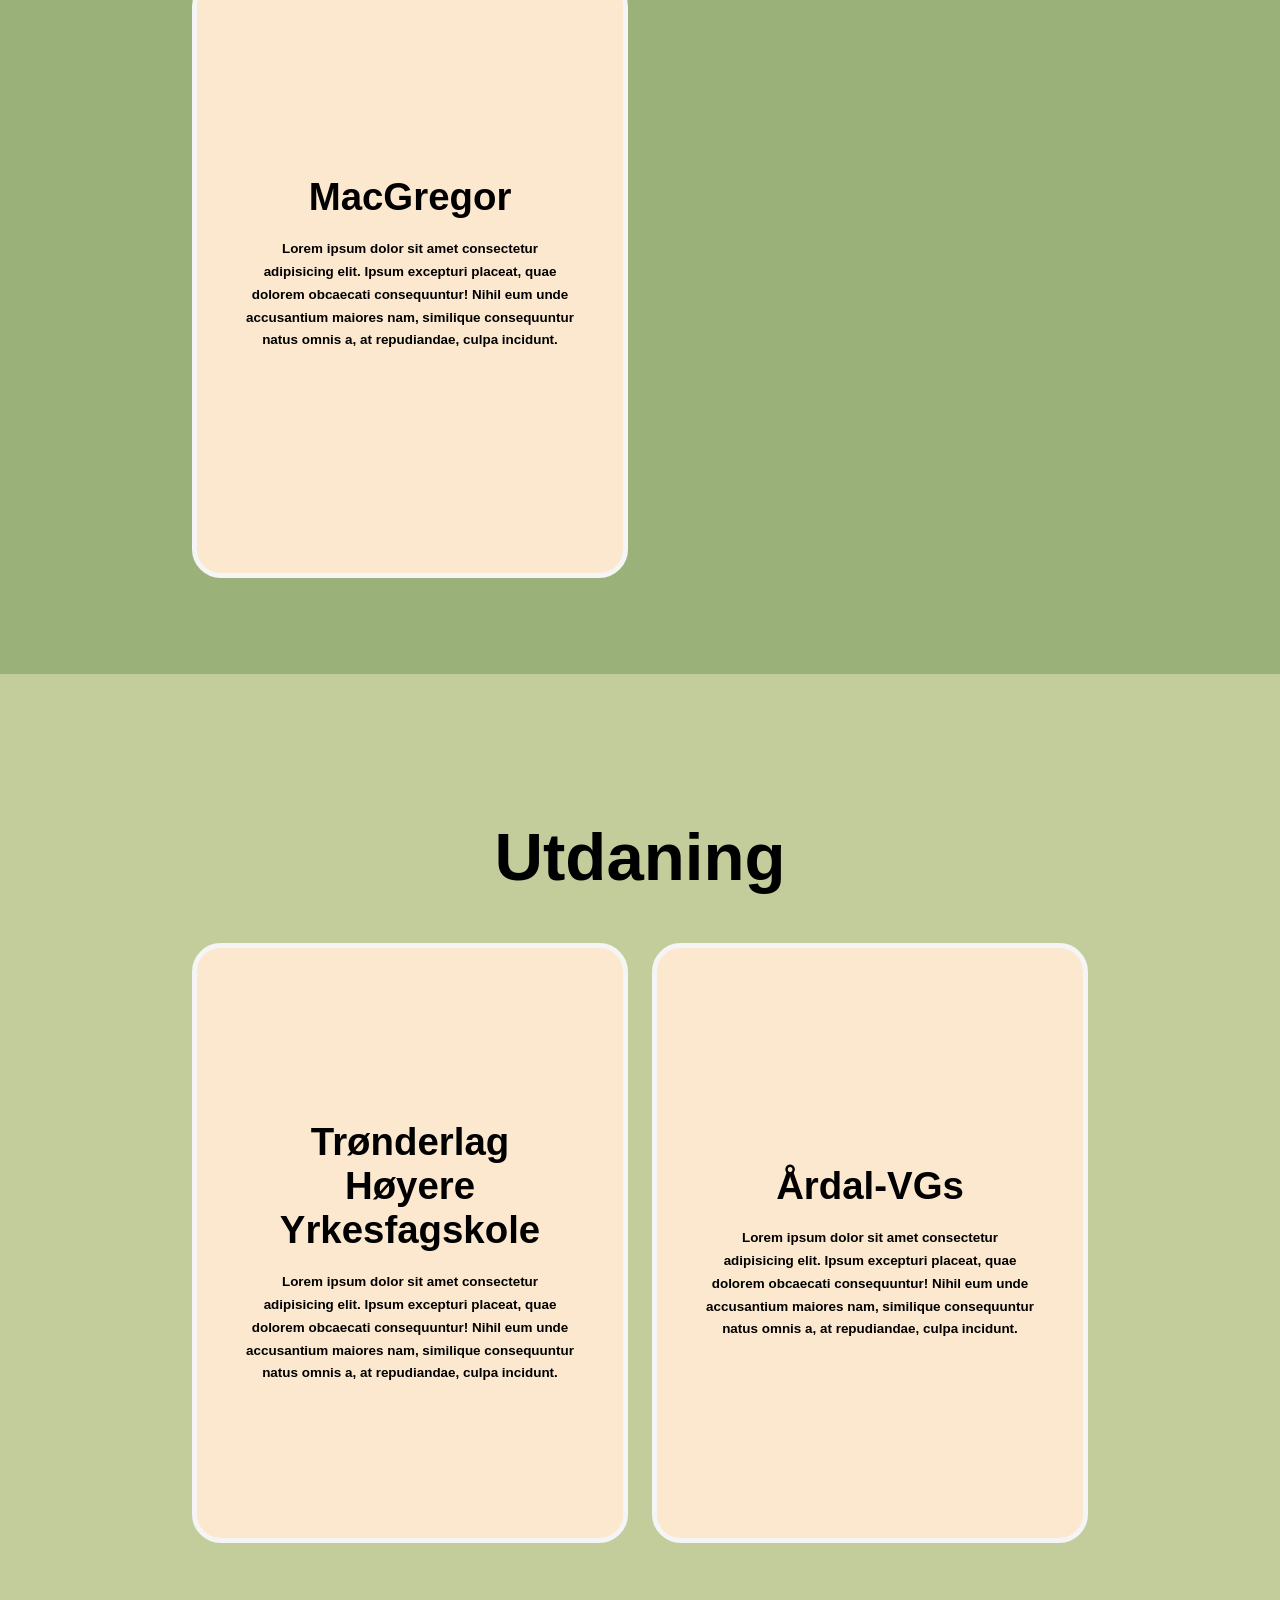
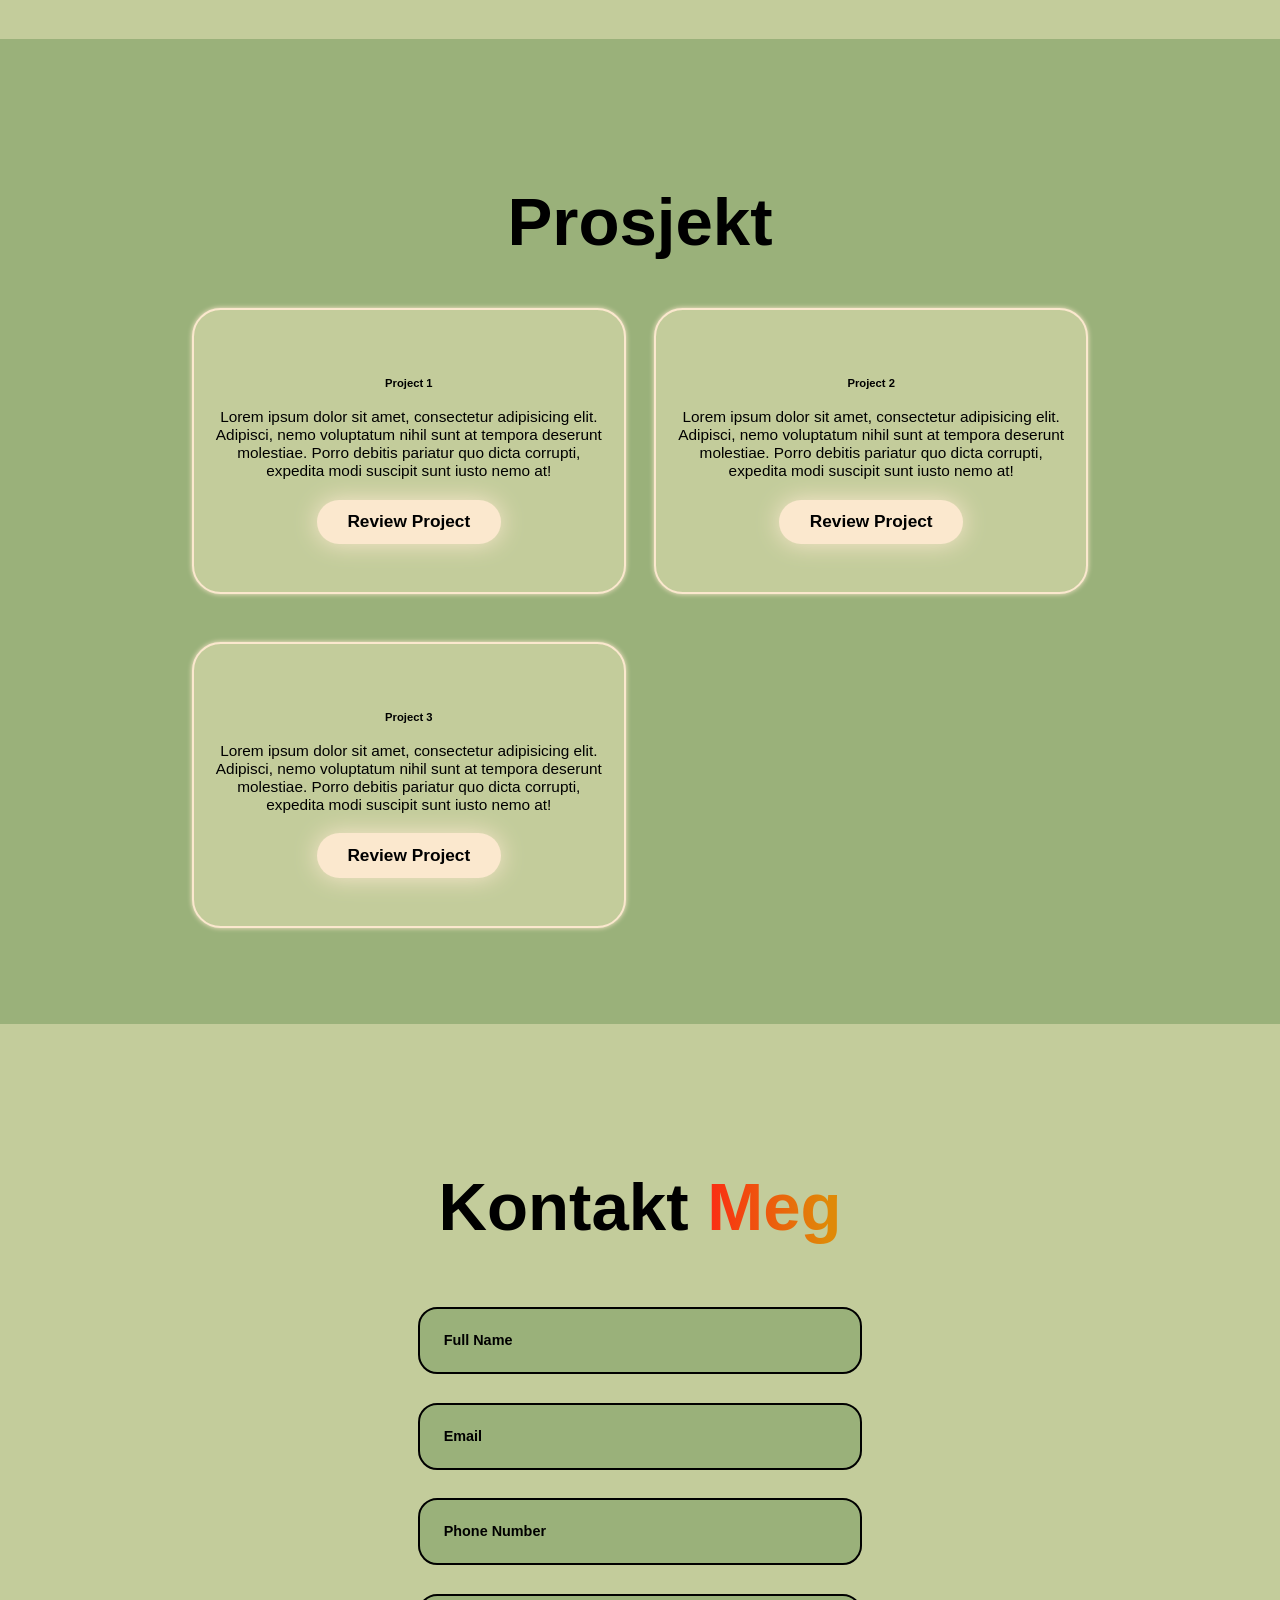
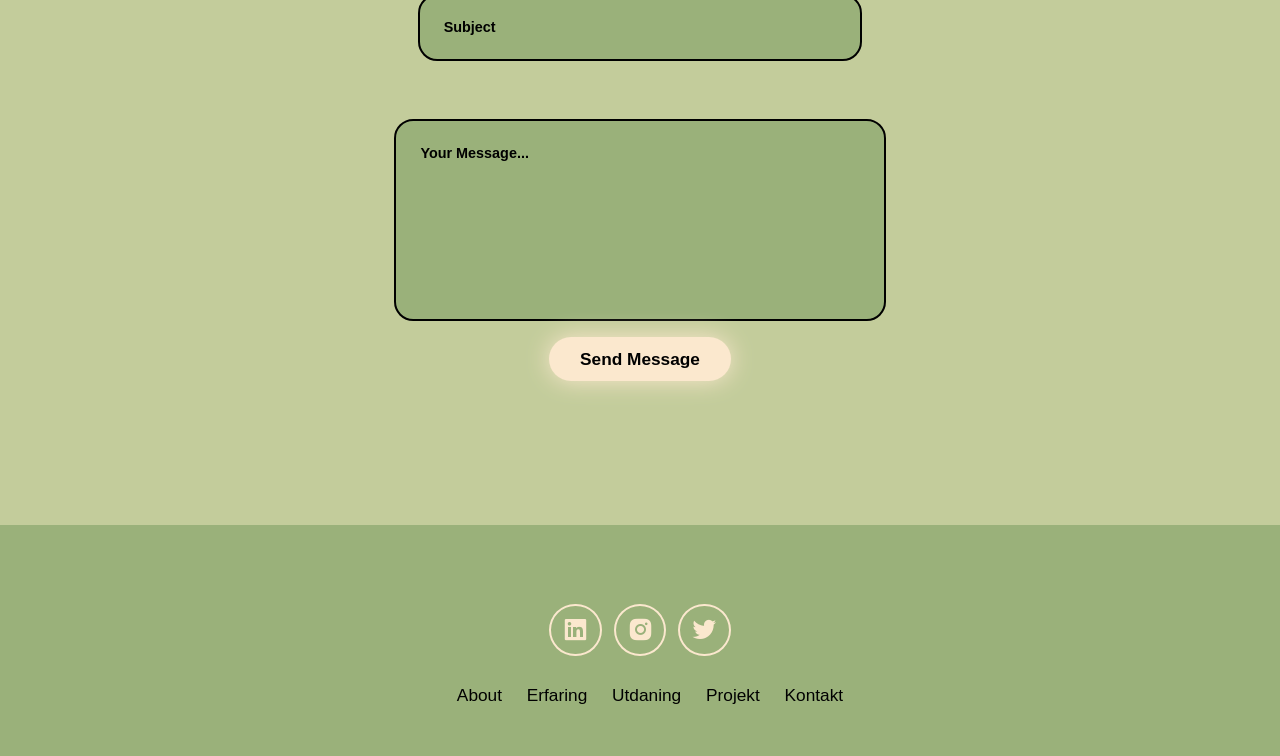
==== commit b94c0327: "Rename Portfolio.html to index.html" ====
--- a/index.html
+++ b/index.html
@@ -43,8 +43,8 @@
                     </a>
                 </div>
                 <div class="btn-group">
-                    <a href="#" class="btn">Hire</a>
-                    <a href="#contact" class="btn">Contact</a>
+                    <a href="#" class="btn">Ansatt</a>
+                    <a href="#contact" class="btn">Kontakt</a>
                 </div>
         </div>
         <div class="home-img">
@@ -53,7 +53,7 @@
     </section>
     <section class="about" id="about">
         <div class="about-img">
-            <img src="Portfolio_img.jpg">
+            <img src="Bilde_3_(kopi).jpg">
         </div>
         <div class="about-content">
             <h2>Om <span>Meg</span></h2>
--- a/mystyle.css
+++ b/mystyle.css
@@ -125,7 +125,7 @@
 }
 
 .home-img img{
-    width: 25vw;
+    width: 26vw;
     border-radius: 25%;
     box-shadow: 0 0 25px var(--main-color);
     transition: 0.4 ease-in-out;
@@ -198,7 +198,7 @@
 }
 .about-img img{
     width: 25vw;
-    border-radius: 25%;
+    border-radius: 50%;
     box-shadow: 0 0 25px var(--main-color);
     transition: 0.4s ease-in-out; 
 }
@@ -380,6 +380,12 @@
     resize: none;
 }
 
+input::placeholder, textarea::placeholder{
+    color: var(--text-color);
+    font-size: 1.5rem;
+    font-weight: 600;
+}
+
 .footer{
     background-color: var(--bg-color);
     padding: 50px 0;
@@ -404,6 +410,8 @@
 .footer ul li a:hover{
     border-bottom: 3px solid var(--main-color);
 }
+
+/*Interactive web page*/
 
 @media(max-width: 1285px){ /*1285px*/
     #menu-icon{
